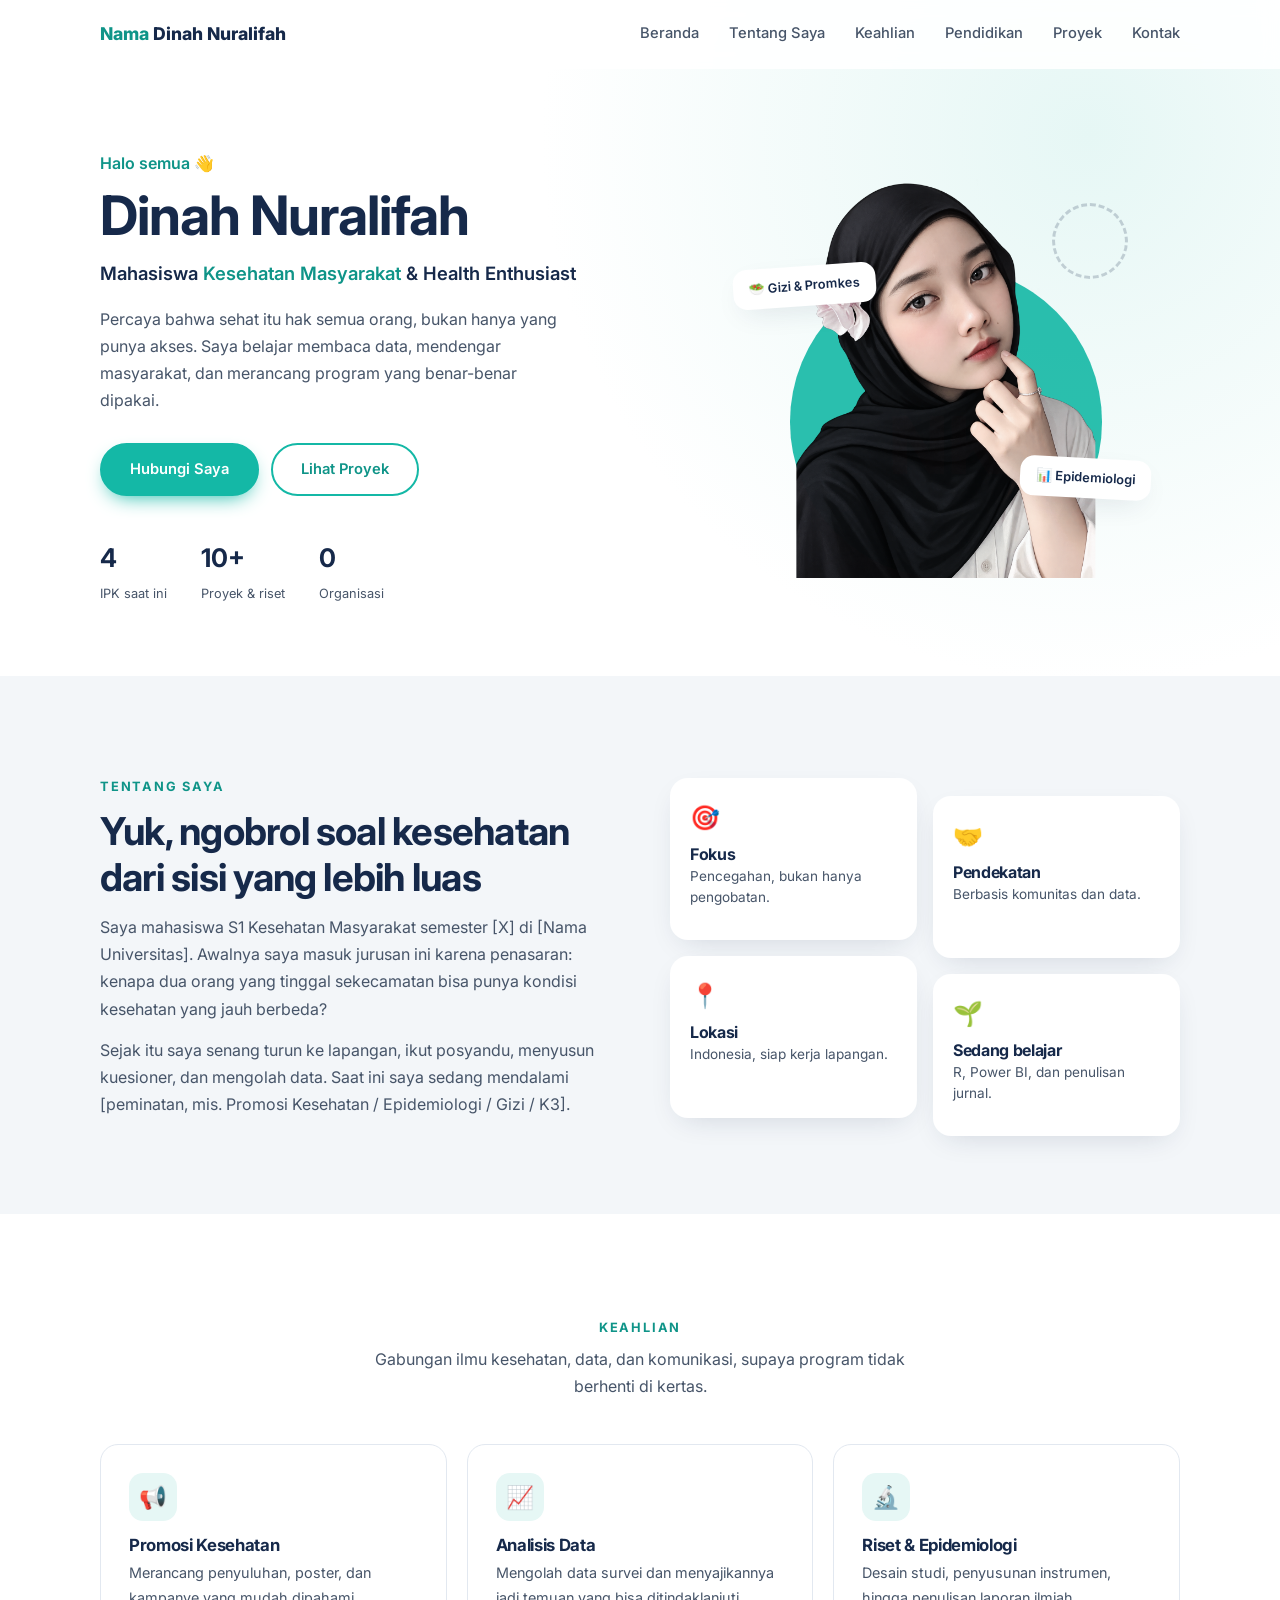
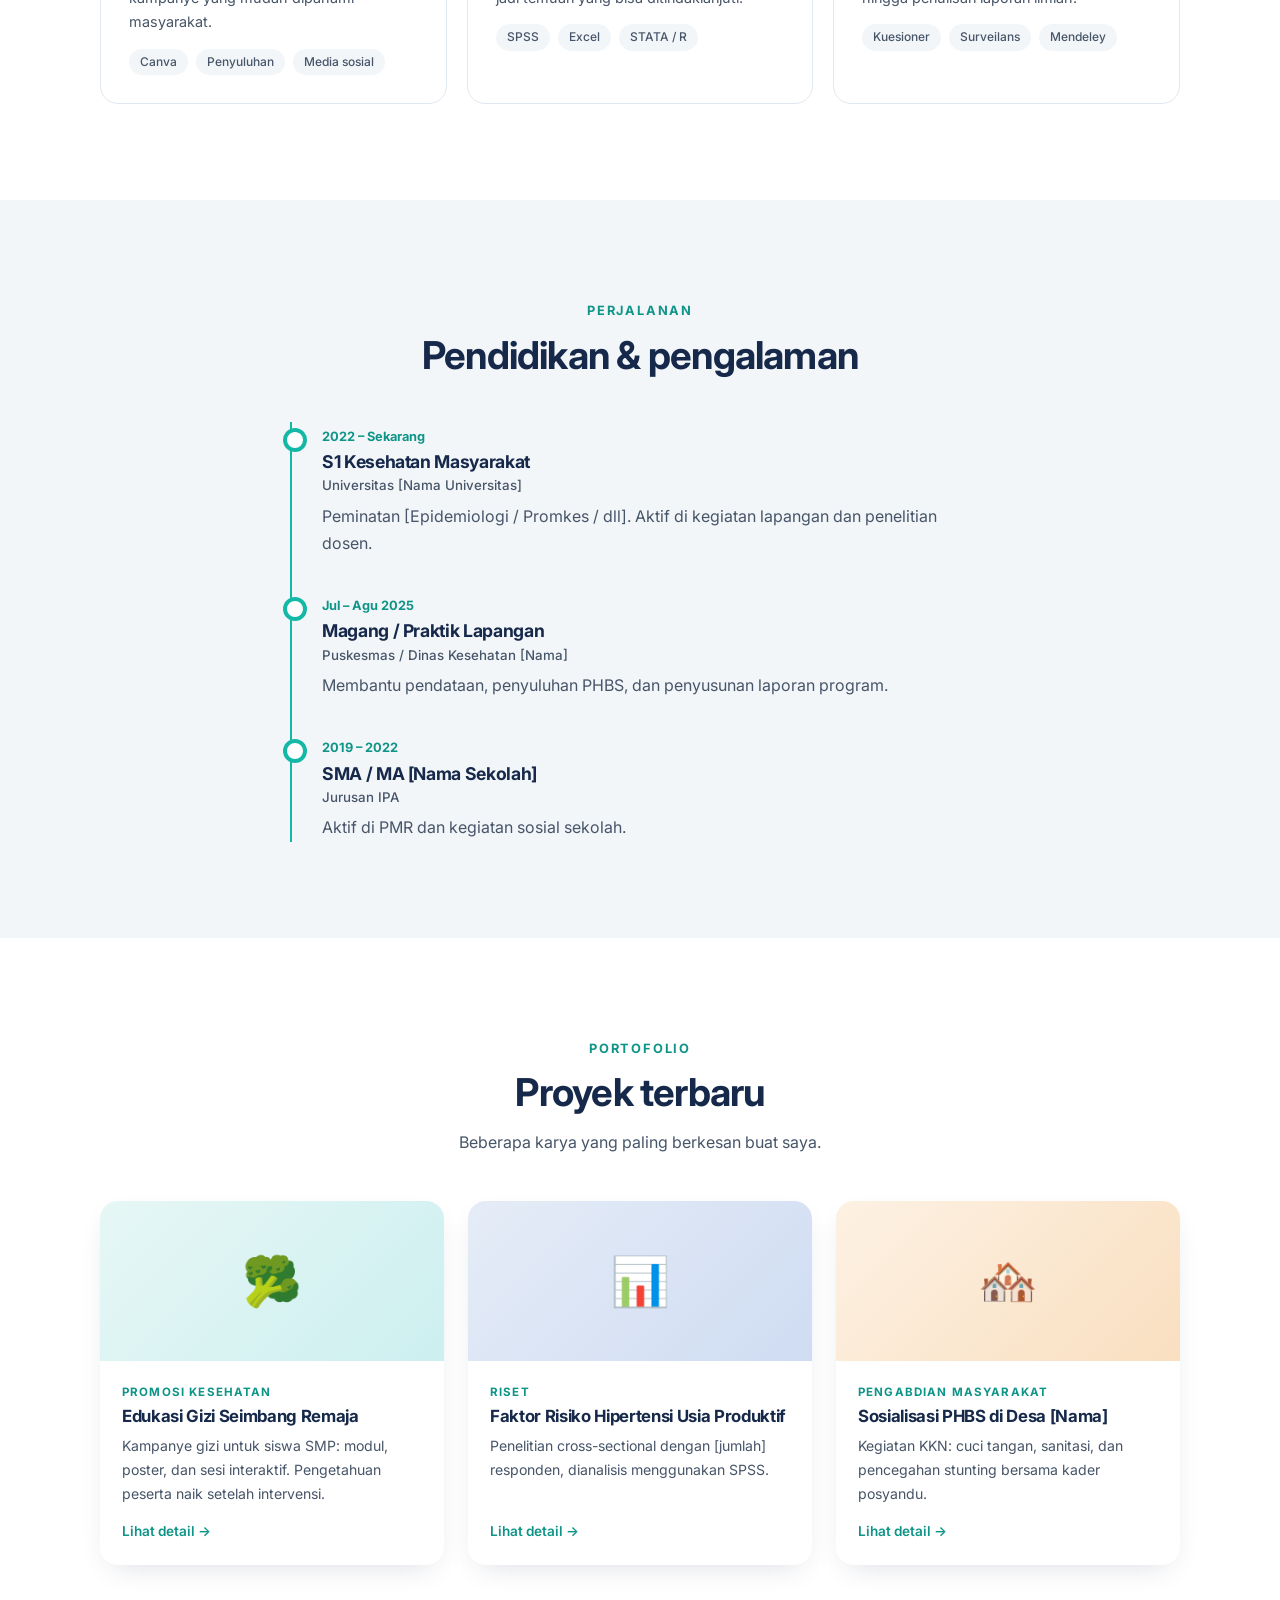
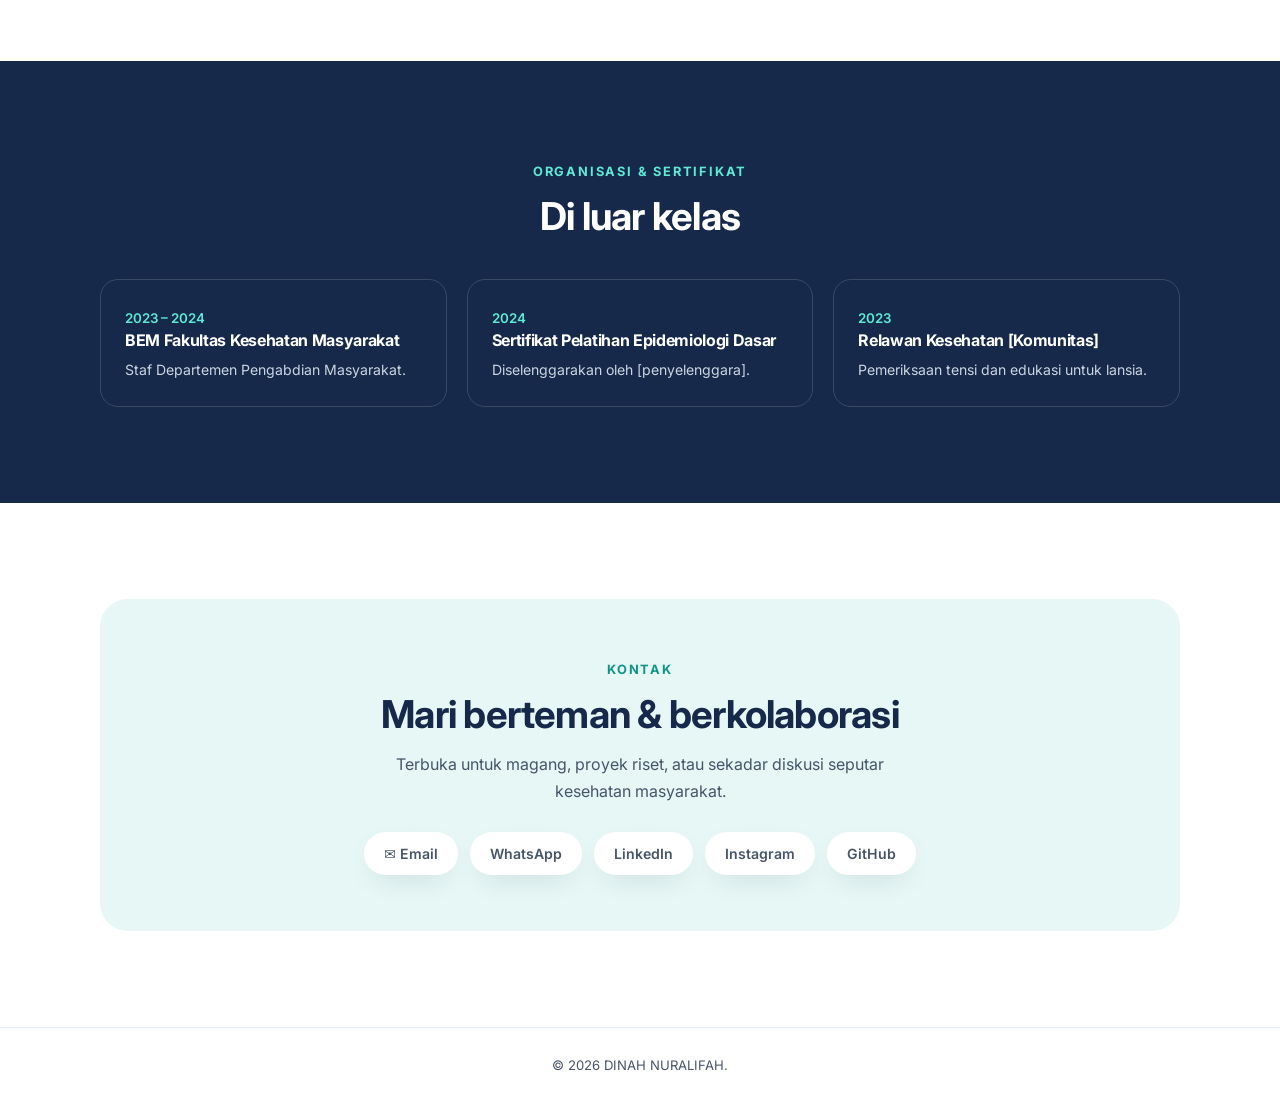
==== index.html @ b0c6e663 "Update index.html" ====
<!DOCTYPE html>
<html lang="id">
<head>
<meta charset="UTF-8">
<meta name="viewport" content="width=device-width, initial-scale=1">
<title>Dinah Nuralifah | Mahasiswa Kesehatan Masyarakat</title>
<meta name="description" content="Portofolio mahasiswa S1 Kesehatan Masyarakat: proyek, pengalaman, dan keahlian di bidang promosi kesehatan dan epidemiologi.">
<link rel="icon" href="data:image/svg+xml,<svg xmlns=%22http://www.w3.org/2000/svg%22 viewBox=%220 0 100 100%22><text y=%22.9em%22 font-size=%2290%22>🩺</text></svg>">
<link rel="preconnect" href="https://fonts.googleapis.com">
<link rel="preconnect" href="https://fonts.gstatic.com" crossorigin>
<link href="https://fonts.googleapis.com/css2?family=Inter:wght@400;500;600;700;800&display=swap" rel="stylesheet">
<link rel="stylesheet" href="style.css">
</head>
<body>

<header>
  <nav class="wrap">
    <a href="#beranda" class="logo">Nama<span> Dinah Nuralifah</span></a>
    <input type="checkbox" id="burger">
    <label for="burger" class="burger" aria-label="Menu"><span></span><span></span><span></span></label>
    <ul class="links">
      <li><a href="#beranda">Beranda</a></li>
      <li><a href="#tentang">Tentang Saya</a></li>
      <li><a href="#keahlian">Keahlian</a></li>
      <li><a href="#pendidikan">Pendidikan</a></li>
      <li><a href="#proyek">Proyek</a></li>
      <li><a href="#kontak">Kontak</a></li>
    </ul>
  </nav>
</header>

<!-- BERANDA -->
<section class="hero" id="beranda">
  <div class="wrap">
    <div>
      <p class="hi">Halo semua 👋</p>
      <h1>Dinah Nuralifah</h1>
      <p class="role">Mahasiswa <em>Kesehatan Masyarakat</em> &amp; Health Enthusiast</p>
      <p class="desc">Percaya bahwa sehat itu hak semua orang, bukan hanya yang punya akses. Saya belajar membaca data, mendengar masyarakat, dan merancang program yang benar-benar dipakai.</p>
      <div class="btns">
        <a href="#kontak" class="btn fill">Hubungi Saya</a>
        <a href="#proyek" class="btn line">Lihat Proyek</a>
      </div>
      <div class="stats">
        <div><b>4</b><small>IPK saat ini</small></div>
        <div><b>10+</b><small>Proyek &amp; riset</small></div>
        <div><b>0</b><small>Organisasi</small></div>
      </div>
    </div>
    <div class="photo">
      <!-- Ganti dengan foto kamu (PNG tanpa background paling bagus): taruh di folder yang sama, beri nama foto.png -->
      <div class="initials">NK</div>
      <img src="img.png" alt="Foto Nama Kamu" onerror="this.remove()">
      <span class="tag a">🥗 Gizi &amp; Promkes</span>
      <span class="tag b">📊 Epidemiologi</span>
    </div>
  </div>
</section>

<!-- TENTANG -->
<section class="about" id="tentang">
  <div class="wrap">
    <div>
      <span class="eyebrow">Tentang Saya</span>
      <h2 class="title">Yuk, ngobrol soal kesehatan dari sisi yang lebih luas</h2>
      <p>Saya mahasiswa S1 Kesehatan Masyarakat semester [X] di [Nama Universitas]. Awalnya saya masuk jurusan ini karena penasaran: kenapa dua orang yang tinggal sekecamatan bisa punya kondisi kesehatan yang jauh berbeda?</p>
      <p>Sejak itu saya senang turun ke lapangan, ikut posyandu, menyusun kuesioner, dan mengolah data. Saat ini saya sedang mendalami [peminatan, mis. Promosi Kesehatan / Epidemiologi / Gizi / K3].</p>
    </div>
    <div class="cards">
      <div class="mini"><i>🎯</i><h3>Fokus</h3><p>Pencegahan, bukan hanya pengobatan.</p></div>
      <div class="mini"><i>🤝</i><h3>Pendekatan</h3><p>Berbasis komunitas dan data.</p></div>
      <div class="mini"><i>📍</i><h3>Lokasi</h3><p>Indonesia, siap kerja lapangan.</p></div>
      <div class="mini"><i>🌱</i><h3>Sedang belajar</h3><p>R, Power BI, dan penulisan jurnal.</p></div>
    </div>
  </div>
</section>

<!-- KEAHLIAN -->
<section id="keahlian">
  <div class="wrap center">
    <h1><span class="eyebrow">Keahlian</span></h1>
    <p class="lead">Gabungan ilmu kesehatan, data, dan komunikasi, supaya program tidak berhenti di kertas.</p>
    <div class="skills" style="text-align:left">
      <div class="skill"><div class="ic">📢</div><h3>Promosi Kesehatan</h3><p>Merancang penyuluhan, poster, dan kampanye yang mudah dipahami masyarakat.</p><div class="chips"><span>Canva</span><span>Penyuluhan</span><span>Media sosial</span></div></div>
      <div class="skill"><div class="ic">📈</div><h3>Analisis Data</h3><p>Mengolah data survei dan menyajikannya jadi temuan yang bisa ditindaklanjuti.</p><div class="chips"><span>SPSS</span><span>Excel</span><span>STATA / R</span></div></div>
      <div class="skill"><div class="ic">🔬</div><h3>Riset &amp; Epidemiologi</h3><p>Desain studi, penyusunan instrumen, hingga penulisan laporan ilmiah.</p><div class="chips"><span>Kuesioner</span><span>Surveilans</span><span>Mendeley</span></div></div>
    </div>
  </div>
</section>

<!-- PENDIDIKAN -->
<section class="edu" id="pendidikan">
  <div class="wrap center">
    <span class="eyebrow">Perjalanan</span>
    <h2 class="title">Pendidikan &amp; pengalaman</h2>
    <div class="timeline" style="text-align:left">
      <div class="tl"><time>2022 – Sekarang</time><h3>S1 Kesehatan Masyarakat</h3><small>Universitas [Nama Universitas]</small><p>Peminatan [Epidemiologi / Promkes / dll]. Aktif di kegiatan lapangan dan penelitian dosen.</p></div>
      <div class="tl"><time>Jul – Agu 2025</time><h3>Magang / Praktik Lapangan</h3><small>Puskesmas / Dinas Kesehatan [Nama]</small><p>Membantu pendataan, penyuluhan PHBS, dan penyusunan laporan program.</p></div>
      <div class="tl"><time>2019 – 2022</time><h3>SMA / MA [Nama Sekolah]</h3><small>Jurusan IPA</small><p>Aktif di PMR dan kegiatan sosial sekolah.</p></div>
    </div>
  </div>
</section>

<!-- PROYEK -->
<section id="proyek">
  <div class="wrap center">
    <span class="eyebrow">Portofolio</span>
    <h2 class="title">Proyek terbaru</h2>
    <p class="lead">Beberapa karya yang paling berkesan buat saya.</p>
    <div class="grid3" style="text-align:left">
      <article class="proj"><div class="thumb">🥦</div><div class="body"><small>Promosi Kesehatan</small><h3>Edukasi Gizi Seimbang Remaja</h3><p>Kampanye gizi untuk siswa SMP: modul, poster, dan sesi interaktif. Pengetahuan peserta naik setelah intervensi.</p><a class="more" href="#">Lihat detail →</a></div></article>
      <article class="proj"><div class="thumb">📊</div><div class="body"><small>Riset</small><h3>Faktor Risiko Hipertensi Usia Produktif</h3><p>Penelitian cross-sectional dengan [jumlah] responden, dianalisis menggunakan SPSS.</p><a class="more" href="#">Lihat detail →</a></div></article>
      <article class="proj"><div class="thumb">🏘️</div><div class="body"><small>Pengabdian Masyarakat</small><h3>Sosialisasi PHBS di Desa [Nama]</h3><p>Kegiatan KKN: cuci tangan, sanitasi, dan pencegahan stunting bersama kader posyandu.</p><a class="more" href="#">Lihat detail →</a></div></article>
    </div>
  </div>
</section>

<!-- ORGANISASI -->
<section class="org">
  <div class="wrap center">
    <span class="eyebrow">Organisasi &amp; Sertifikat</span>
    <h2 class="title">Di luar kelas</h2>
    <div class="orgs" style="text-align:left">
      <div><small>2023 – 2024</small><h3>BEM Fakultas Kesehatan Masyarakat</h3><p>Staf Departemen Pengabdian Masyarakat.</p></div>
      <div><small>2024</small><h3>Sertifikat Pelatihan Epidemiologi Dasar</h3><p>Diselenggarakan oleh [penyelenggara].</p></div>
      <div><small>2023</small><h3>Relawan Kesehatan [Komunitas]</h3><p>Pemeriksaan tensi dan edukasi untuk lansia.</p></div>
    </div>
  </div>
</section>

<!-- KONTAK -->
<section class="contact" id="kontak">
  <div class="wrap">
    <div class="box">
      <span class="eyebrow">Kontak</span>
      <h2 class="title">Mari berteman &amp; berkolaborasi</h2>
      <p class="lead" style="margin-inline:auto">Terbuka untuk magang, proyek riset, atau sekadar diskusi seputar kesehatan masyarakat.</p>
      <div class="socials">
    <a href="mailto:emailkamu@gmail.com">✉️ Email</a>
    <a href="https://wa.me/6281234567890?text=Halo%2C%20saya%20melihat%20portofolio%20kamu" target="_blank" rel="noopener">WhatsApp</a>
    <a href="https://linkedin.com/in/usernamekamu" target="_blank" rel="noopener">LinkedIn</a>
    <a href="https://instagram.com/usernamekamu" target="_blank" rel="noopener">Instagram</a>
    <a href="https://github.com/usernamekamu" target="_blank" rel="noopener">GitHub</a>
      </div>
    </div>
  </div>
</section>

<footer>© 2026 DINAH NURALIFAH.</footer>

</body>
</html>
---- style.css ----
:root{
  --navy:#16294a;--teal:#14b8a6;--teal-d:#0f9488;--mint:#e6f7f5;
  --text:#475569;--soft:#f3f6f9;--line:#e2e8f0;--white:#fff;
  --r:18px;--sh:0 10px 30px -12px rgba(22,41,74,.18);
}
*{margin:0;padding:0;box-sizing:border-box}
html{scroll-behavior:smooth;scroll-padding-top:80px}
body{font-family:'Inter',system-ui,sans-serif;color:var(--text);line-height:1.7;background:var(--white);overflow-x:hidden}
img{max-width:100%;display:block}
a{color:inherit;text-decoration:none}
h1,h2,h3{color:var(--navy);line-height:1.2;letter-spacing:-.02em}
.wrap{width:min(1080px,90%);margin-inline:auto}
section{padding:96px 0;position:relative}
.eyebrow{display:inline-block;color:var(--teal-d);font-weight:700;font-size:.8rem;letter-spacing:.14em;text-transform:uppercase;margin-bottom:10px}
.title{font-size:clamp(1.7rem,3.5vw,2.4rem);margin-bottom:14px}
.lead{max-width:560px}
.center{text-align:center}.center .lead{margin-inline:auto}

/* NAV */
header{position:fixed;inset:0 0 auto 0;z-index:50;background:rgba(255,255,255,.88);-webkit-backdrop-filter: blur(10px); backdrop-filter:blur(10px);border-bottom:1px solid transparent;transition:.3s}
header nav{display:flex;align-items:center;justify-content:space-between;height:68px}
.logo{font-weight:800;color:var(--teal-d);font-size:1.1rem}
.logo span{color:var(--navy)}
.links{display:flex;gap:30px;list-style:none;font-size:.92rem;font-weight:500}
.links a{position:relative;padding:4px 0;transition:color .2s}
.links a::after{content:"";position:absolute;left:0;bottom:-2px;height:2px;width:0;background:var(--teal);transition:width .25s}
.links a:hover{color:var(--navy)}.links a:hover::after{width:100%}
#burger,.burger{display:none}

/* HERO */
.hero{padding-top:150px;padding-bottom:70px;background:
  radial-gradient(circle at 85% 20%,var(--mint) 0,transparent 45%)}
.hero .wrap{display:grid;grid-template-columns:1.1fr .9fr;align-items:center;gap:40px}
.hi{color:var(--teal-d);font-weight:600;margin-bottom:6px}
.hero h1{font-size:clamp(2.2rem,5vw,3.4rem);margin-bottom:10px}
.role{font-size:1.15rem;font-weight:600;color:var(--navy);margin-bottom:16px}
.role em{font-style:normal;color:var(--teal-d)}
.hero p.desc{max-width:470px;margin-bottom:28px}
.btns{display:flex;gap:12px;flex-wrap:wrap}
.btn{display:inline-block;padding:12px 28px;border-radius:99px;font-weight:600;font-size:.92rem;transition:.25s;border:2px solid var(--teal)}
.btn.fill{background:var(--teal);color:#fff;box-shadow:0 8px 20px -8px var(--teal)}
.btn.fill:hover{background:var(--teal-d);border-color:var(--teal-d);transform:translateY(-2px)}
.btn.line{color:var(--teal-d)}.btn.line:hover{background:var(--mint)}
.stats{display:flex;gap:34px;margin-top:40px}
.stats b{display:block;font-size:1.6rem;color:var(--navy)}
.stats small{font-size:.8rem}
.photo{position:relative;justify-self:center;width:min(380px,100%);aspect-ratio:1/1.05}
.photo::before{content:"";position:absolute;width:82%;aspect-ratio:1;border-radius:50%;background:var(--teal);left:9%;bottom:0;opacity:.9}
.photo::after{content:"";position:absolute;width:70px;height:70px;border:3px dashed var(--navy);opacity:.2;border-radius:50%;top:6%;right:2%}
.photo img,.initials{position:absolute;bottom:0;left:50%;transform:translateX(-50%);height:100%;width:auto;object-fit:contain;z-index:2}
.initials{display:grid;place-items:center;width:70%;height:auto;aspect-ratio:1;font-size:5rem;font-weight:800;color:#fff;z-index:1}
.tag{position:absolute;z-index:3;background:#fff;padding:9px 16px;border-radius:14px;box-shadow:var(--sh);font-size:.8rem;font-weight:600;color:var(--navy)}
.tag.a{left:-6%;top:22%;transform:rotate(-4deg)}
.tag.b{right:-4%;bottom:20%;transform:rotate(3deg)}

/* TENTANG */
.about{background:var(--soft)}
.about .wrap{display:grid;grid-template-columns:1fr 1fr;gap:60px}
.about p+p{margin-top:14px}
.cards{display:grid;grid-template-columns:1fr 1fr;gap:16px;margin-top:6px}
.mini{background:#fff;padding:20px;border-radius:var(--r);box-shadow:var(--sh)}
.mini i{font-style:normal;font-size:1.5rem}
.mini h3{font-size:1rem;margin:6px 0 2px}
.mini p{font-size:.85rem;line-height:1.5}
.mini:nth-child(even){transform:translateY(18px)}

/* KEAHLIAN */
.skills{display:grid;grid-template-columns:repeat(3,1fr);gap:20px;margin-top:44px}
.skill{padding:28px;border:1px solid var(--line);border-radius:var(--r);transition:.3s;background:#fff}
.skill:hover{transform:translateY(-6px);box-shadow:var(--sh);border-color:var(--teal)}
.skill .ic{width:48px;height:48px;border-radius:14px;background:var(--mint);display:grid;place-items:center;font-size:1.4rem;margin-bottom:14px}
.skill h3{font-size:1.05rem;margin-bottom:6px}
.skill p{font-size:.9rem}
.chips{display:flex;flex-wrap:wrap;gap:8px;margin-top:14px}
.chips span{font-size:.75rem;padding:3px 11px;background:var(--soft);border-radius:99px;font-weight:500}

/* PENDIDIKAN */
.edu{background:var(--soft)}
.timeline{max-width:700px;margin:44px auto 0;border-left:2px solid var(--teal);padding-left:30px}
.tl{position:relative;padding-bottom:34px}
.tl:last-child{padding-bottom:0}
.tl::before{content:"";position:absolute;left:-39px;top:6px;width:16px;height:16px;border-radius:50%;background:#fff;border:4px solid var(--teal)}
.tl time{font-size:.8rem;font-weight:700;color:var(--teal-d)}
.tl h3{font-size:1.1rem;margin:2px 0}
.tl small{display:block;font-weight:500;margin-bottom:6px}

/* PROYEK */
.grid3{display:grid;grid-template-columns:repeat(3,1fr);gap:24px;margin-top:44px}
.proj{background:#fff;border-radius:var(--r);overflow:hidden;box-shadow:var(--sh);transition:.3s;display:flex;flex-direction:column}
.proj:hover{transform:translateY(-6px)}
.thumb{height:160px;display:grid;place-items:center;font-size:3rem;background:linear-gradient(135deg,var(--mint),#cdeff0)}
.proj:nth-child(2) .thumb{background:linear-gradient(135deg,#e5ecf7,#cfdcf2)}
.proj:nth-child(3) .thumb{background:linear-gradient(135deg,#fdf1e3,#f9dfc0)}
.proj .body{padding:22px;flex:1;display:flex;flex-direction:column}
.proj small{color:var(--teal-d);font-weight:700;font-size:.72rem;letter-spacing:.1em;text-transform:uppercase}
.proj h3{font-size:1.05rem;margin:4px 0 8px}
.proj p{font-size:.88rem;flex:1}
.proj a.more{margin-top:14px;font-weight:600;font-size:.85rem;color:var(--teal-d)}
.proj a.more:hover{text-decoration:underline}

/* ORGANISASI */
.org{background:var(--navy);color:#cbd5e1}
.org h2{color:#fff}.org .eyebrow{color:#5eead4}
.orgs{display:grid;grid-template-columns:repeat(3,1fr);gap:20px;margin-top:40px}
.orgs div{padding:24px;border:1px solid rgba(255,255,255,.15);border-radius:var(--r)}
.orgs h3{color:#fff;font-size:1rem}
.orgs small{color:#5eead4;font-weight:600}
.orgs p{font-size:.88rem;margin-top:8px}

/* KONTAK */
.contact .box{background:var(--mint);border-radius:28px;padding:56px 30px;text-align:center}
.socials{display:flex;gap:12px;justify-content:center;flex-wrap:wrap;margin-top:26px}
.socials a{padding:10px 20px;background:#fff;border-radius:99px;font-weight:600;font-size:.88rem;box-shadow:var(--sh);transition:.25s}
.socials a:hover{background:var(--teal);color:#fff;transform:translateY(-3px)}
footer{text-align:center;padding:26px 0;font-size:.82rem;border-top:1px solid var(--line)}

/* RESPONSIVE */
@media(max-width:860px){
  section{padding:70px 0}
  .burger{display:grid;gap:5px;cursor:pointer;padding:10px;border:2px solid var(--teal);border-radius:10px}
  .burger span{display:block;width:20px;height:2px;background:var(--navy)}
  .links{position:absolute;top:68px;left:0;right:0;flex-direction:column;gap:0;background:#fff;border-bottom:1px solid var(--line);max-height:0;overflow:hidden;transition:max-height .35s}
  .links li{padding:0 5%}
  .links a{display:block;padding:14px 0;border-top:1px solid var(--line)}
  #burger:checked~.links{max-height:420px}
  .hero{padding-top:110px}
  .hero .wrap,.about .wrap{grid-template-columns:1fr}
  .photo{order:-1;width:min(300px,80%)}
  .skills,.grid3,.orgs{grid-template-columns:1fr}
  .stats{gap:24px}
}
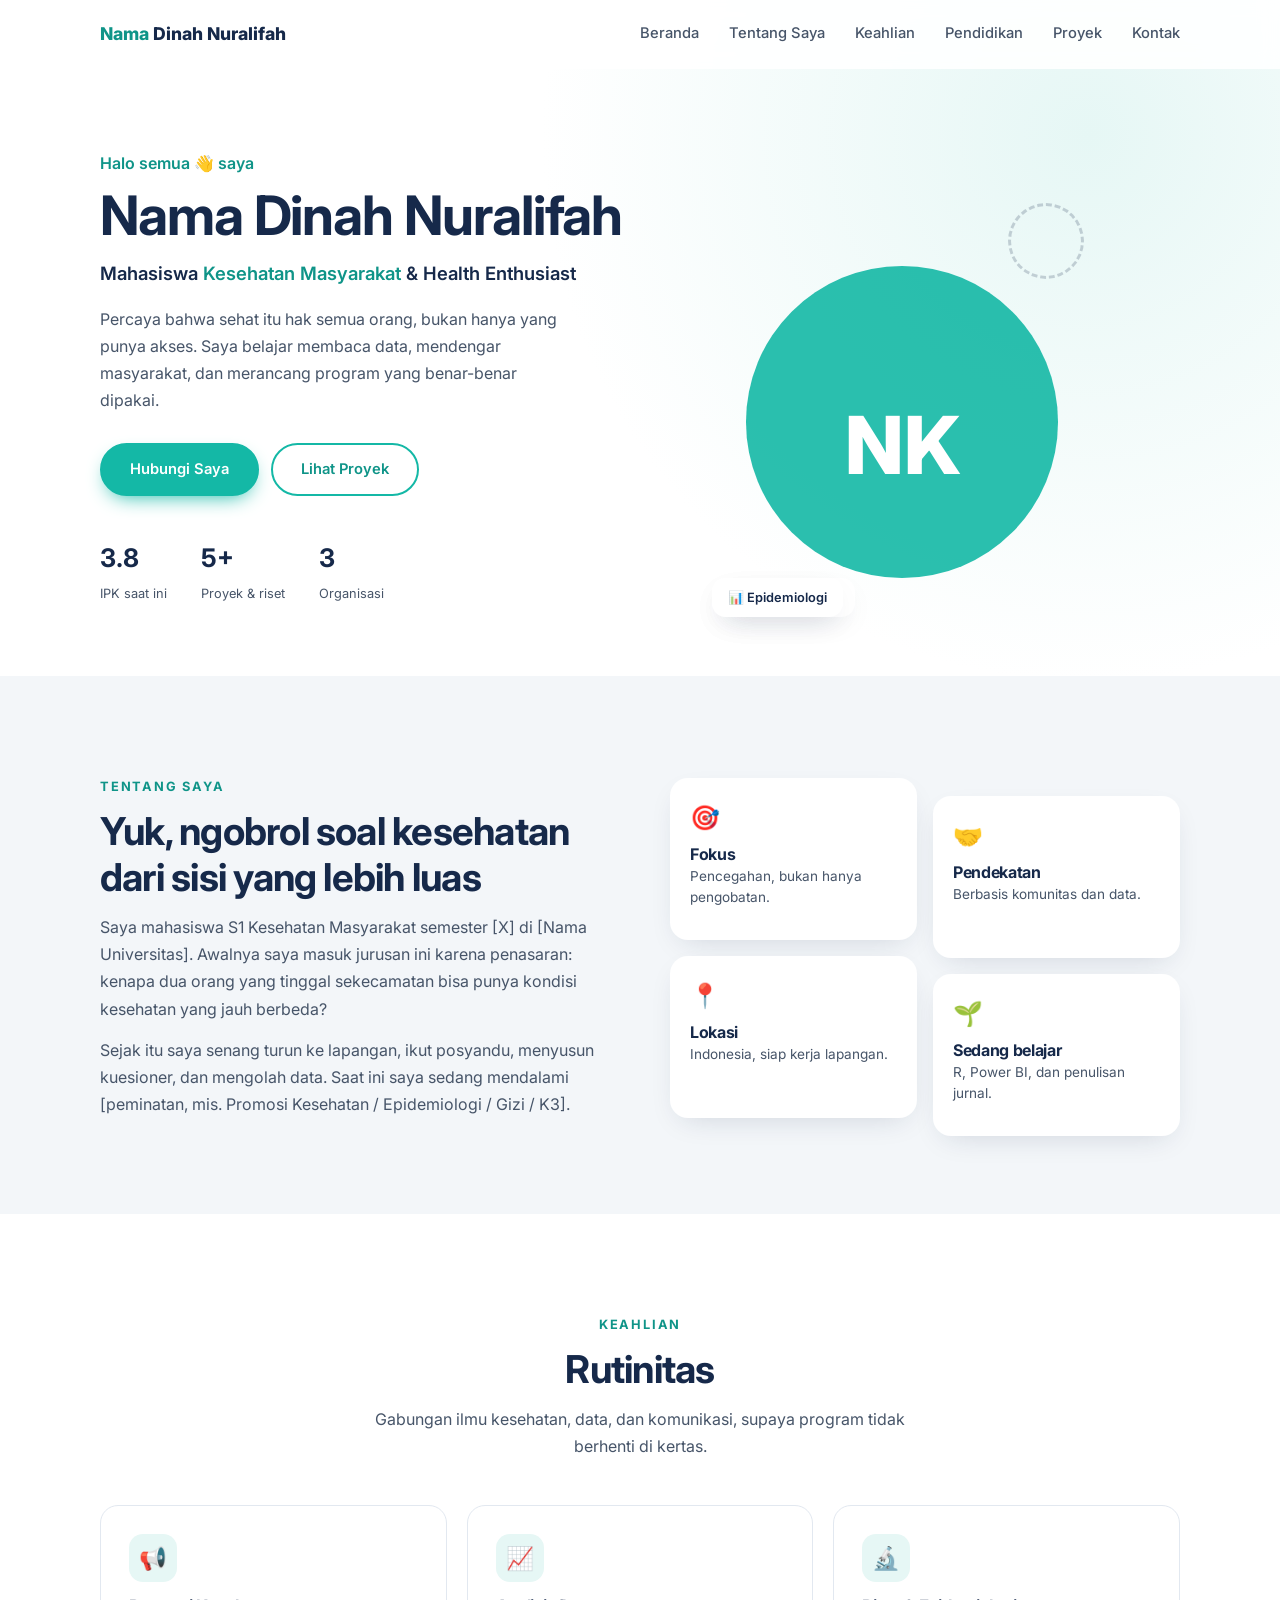
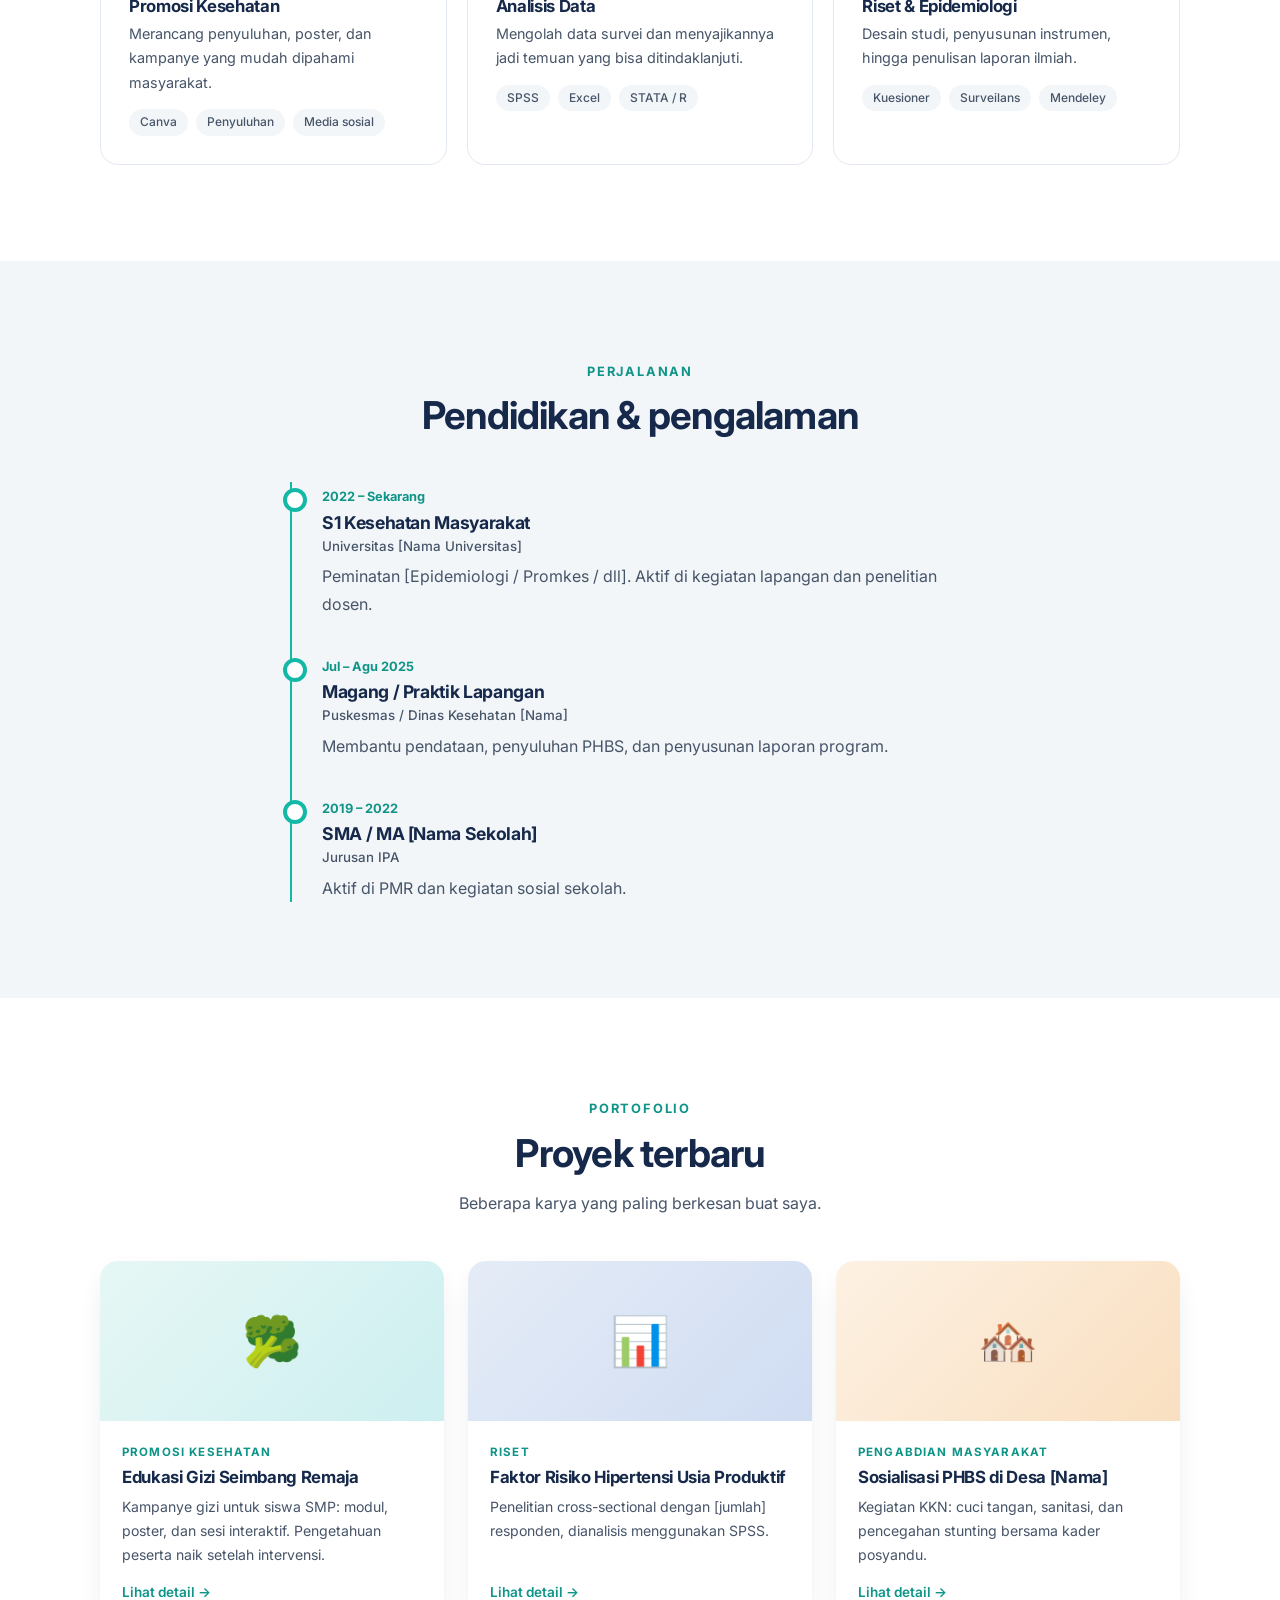
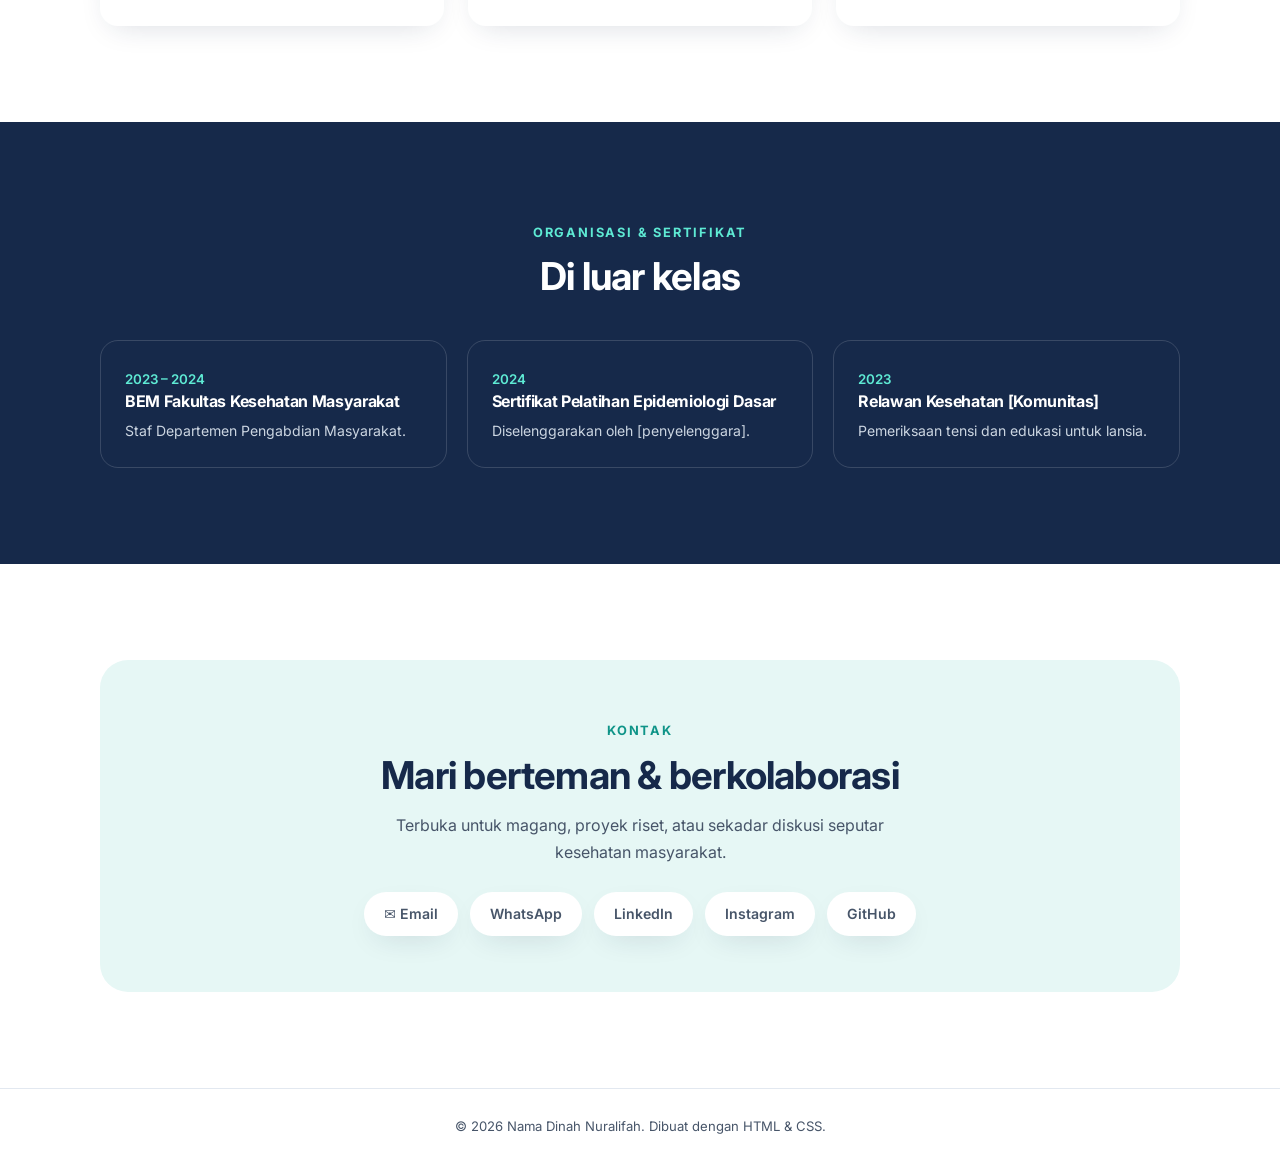
==== commit 339da4b8: "Update index.html" ====
--- a/index.html
+++ b/index.html
@@ -3,7 +3,7 @@
 <head>
 <meta charset="UTF-8">
 <meta name="viewport" content="width=device-width, initial-scale=1">
-<title>Dinah Nuralifah | Mahasiswa Kesehatan Masyarakat</title>
+<title>Nama Dinah Nuralifah | Mahasiswa Kesehatan Masyarakat</title>
 <meta name="description" content="Portofolio mahasiswa S1 Kesehatan Masyarakat: proyek, pengalaman, dan keahlian di bidang promosi kesehatan dan epidemiologi.">
 <link rel="icon" href="data:image/svg+xml,<svg xmlns=%22http://www.w3.org/2000/svg%22 viewBox=%220 0 100 100%22><text y=%22.9em%22 font-size=%2290%22>🩺</text></svg>">
 <link rel="preconnect" href="https://fonts.googleapis.com">
@@ -33,8 +33,8 @@
 <section class="hero" id="beranda">
   <div class="wrap">
     <div>
-      <p class="hi">Halo semua 👋</p>
-      <h1>Dinah Nuralifah</h1>
+      <p class="hi">Halo semua 👋 saya</p>
+      <h1>Nama Dinah Nuralifah</h1>
       <p class="role">Mahasiswa <em>Kesehatan Masyarakat</em> &amp; Health Enthusiast</p>
       <p class="desc">Percaya bahwa sehat itu hak semua orang, bukan hanya yang punya akses. Saya belajar membaca data, mendengar masyarakat, dan merancang program yang benar-benar dipakai.</p>
       <div class="btns">
@@ -42,17 +42,21 @@
         <a href="#proyek" class="btn line">Lihat Proyek</a>
       </div>
       <div class="stats">
-        <div><b>4</b><small>IPK saat ini</small></div>
-        <div><b>10+</b><small>Proyek &amp; riset</small></div>
-        <div><b>0</b><small>Organisasi</small></div>
+        <div><b>3.8</b><small>IPK saat ini</small></div>
+        <div><b>5+</b><small>Proyek &amp; riset</small></div>
+        <div><b>3</b><small>Organisasi</small></div>
       </div>
     </div>
-    <div class="photo">
-      <!-- Ganti dengan foto kamu (PNG tanpa background paling bagus): taruh di folder yang sama, beri nama foto.png -->
-      <div class="initials">NK</div>
-      <img src="img.png" alt="Foto Nama Kamu" onerror="this.remove()">
-      <span class="tag a">🥗 Gizi &amp; Promkes</span>
-      <span class="tag b">📊 Epidemiologi</span>
+    <div class="photo-wrap">
+      <div class="photo">
+        <!-- Foto: taruh foto.png di folder yang sama -->
+        <div class="initials">NK</div>
+        <img src="img/img.png" alt="Foto Nama Kamu" onerror="this.remove()">
+      </div>
+      <div class="tags">
+        <span class="tag">🥗 Gizi &amp; Promkes</span>
+        <span class="tag">📊 Epidemiologi</span>
+      </div>
     </div>
   </div>
 </section>
@@ -78,7 +82,8 @@
 <!-- KEAHLIAN -->
 <section id="keahlian">
   <div class="wrap center">
-    <h1><span class="eyebrow">Keahlian</span></h1>
+    <span class="eyebrow">Keahlian</span>
+    <h2 class="title">Rutinitas</h2>
     <p class="lead">Gabungan ilmu kesehatan, data, dan komunikasi, supaya program tidak berhenti di kertas.</p>
     <div class="skills" style="text-align:left">
       <div class="skill"><div class="ic">📢</div><h3>Promosi Kesehatan</h3><p>Merancang penyuluhan, poster, dan kampanye yang mudah dipahami masyarakat.</p><div class="chips"><span>Canva</span><span>Penyuluhan</span><span>Media sosial</span></div></div>
@@ -136,17 +141,17 @@
       <h2 class="title">Mari berteman &amp; berkolaborasi</h2>
       <p class="lead" style="margin-inline:auto">Terbuka untuk magang, proyek riset, atau sekadar diskusi seputar kesehatan masyarakat.</p>
       <div class="socials">
-    <a href="mailto:emailkamu@gmail.com">✉️ Email</a>
-    <a href="https://wa.me/6281234567890?text=Halo%2C%20saya%20melihat%20portofolio%20kamu" target="_blank" rel="noopener">WhatsApp</a>
-    <a href="https://linkedin.com/in/usernamekamu" target="_blank" rel="noopener">LinkedIn</a>
-    <a href="https://instagram.com/usernamekamu" target="_blank" rel="noopener">Instagram</a>
-    <a href="https://github.com/usernamekamu" target="_blank" rel="noopener">GitHub</a>
+        <a href="mailto:emailkamu@gmail.com">✉️ Email</a>
+        <a href="https://wa.me/6281234567890?text=Halo%2C%20saya%20melihat%20portofolio%20kamu" target="_blank" rel="noopener">WhatsApp</a>
+        <a href="https://linkedin.com/in/usernamekamu" target="_blank" rel="noopener">LinkedIn</a>
+        <a href="https://instagram.com/usernamekamu" target="_blank" rel="noopener">Instagram</a>
+        <a href="https://github.com/usernamekamu" target="_blank" rel="noopener">GitHub</a>
       </div>
     </div>
   </div>
 </section>
 
-<footer>© 2026 DINAH NURALIFAH.</footer>
+<footer>© 2026 Nama Dinah Nuralifah. Dibuat dengan HTML &amp; CSS.</footer>
 
 </body>
 </html>
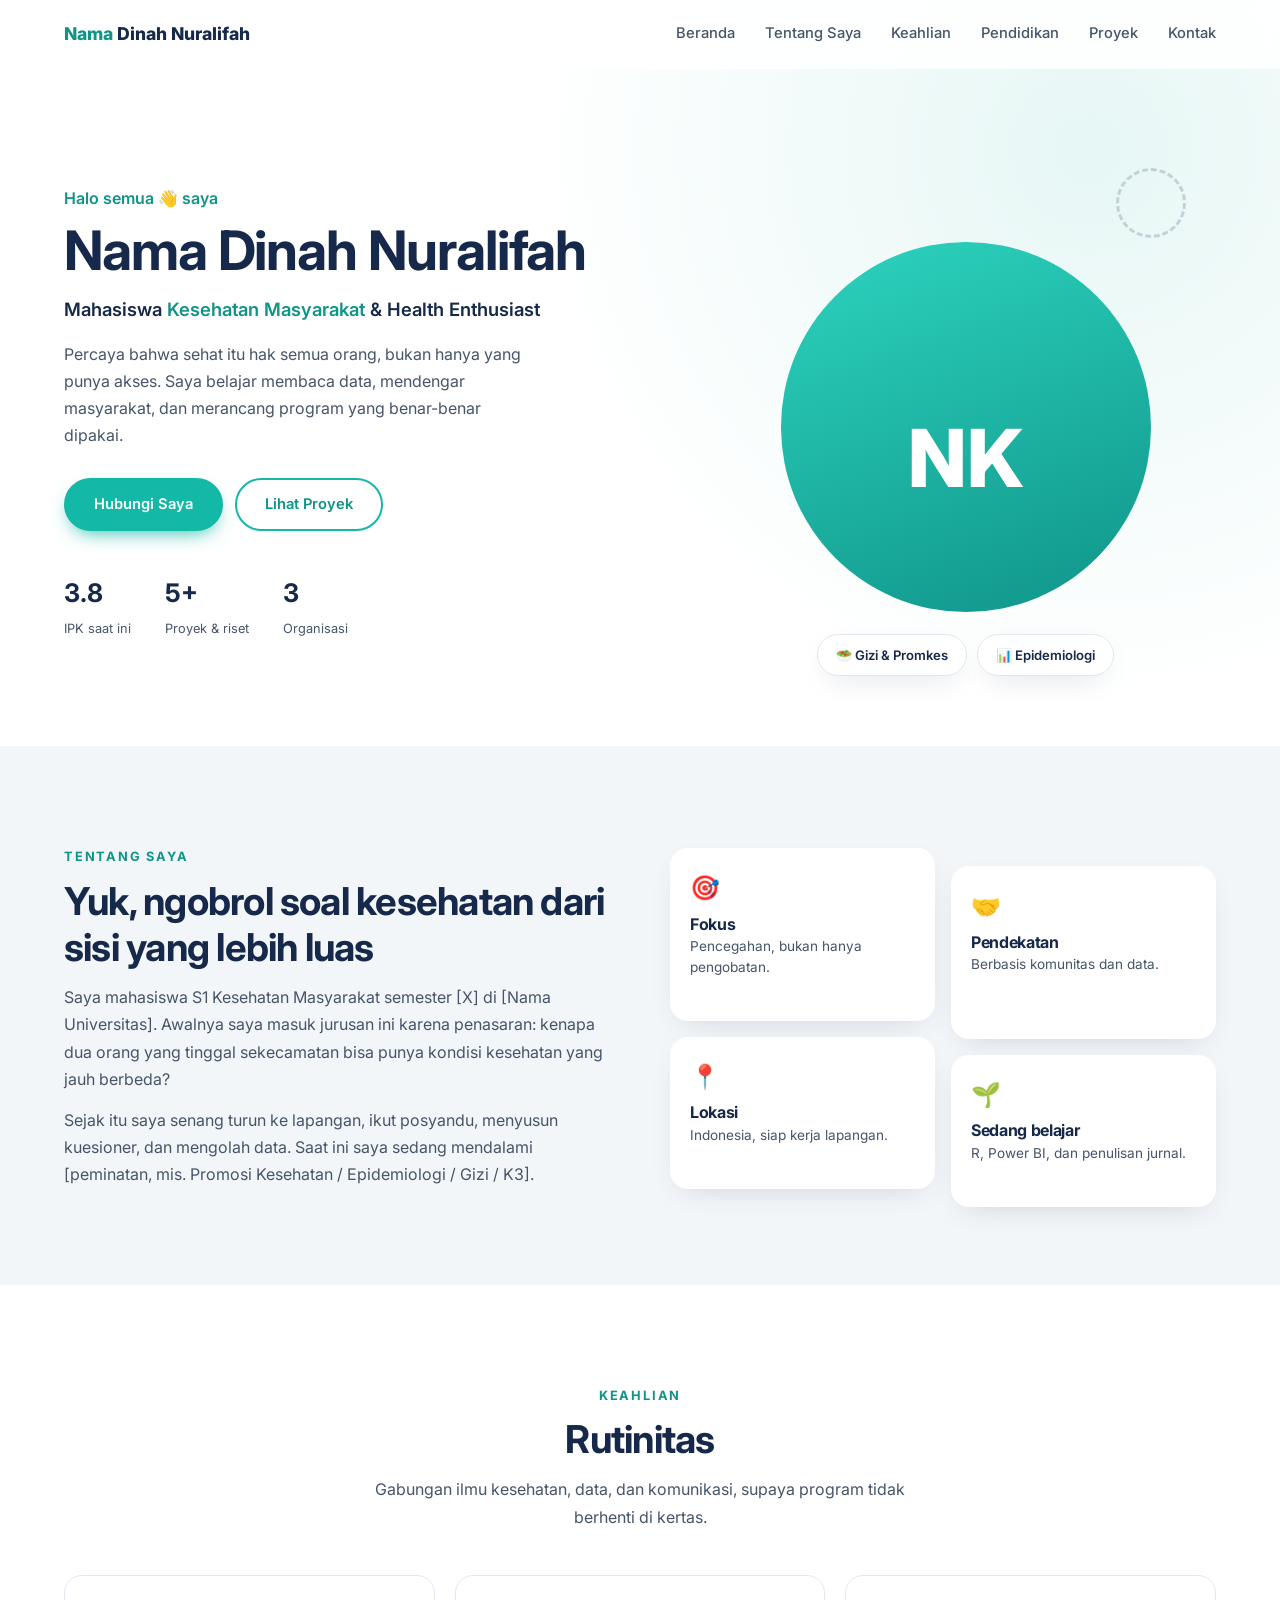
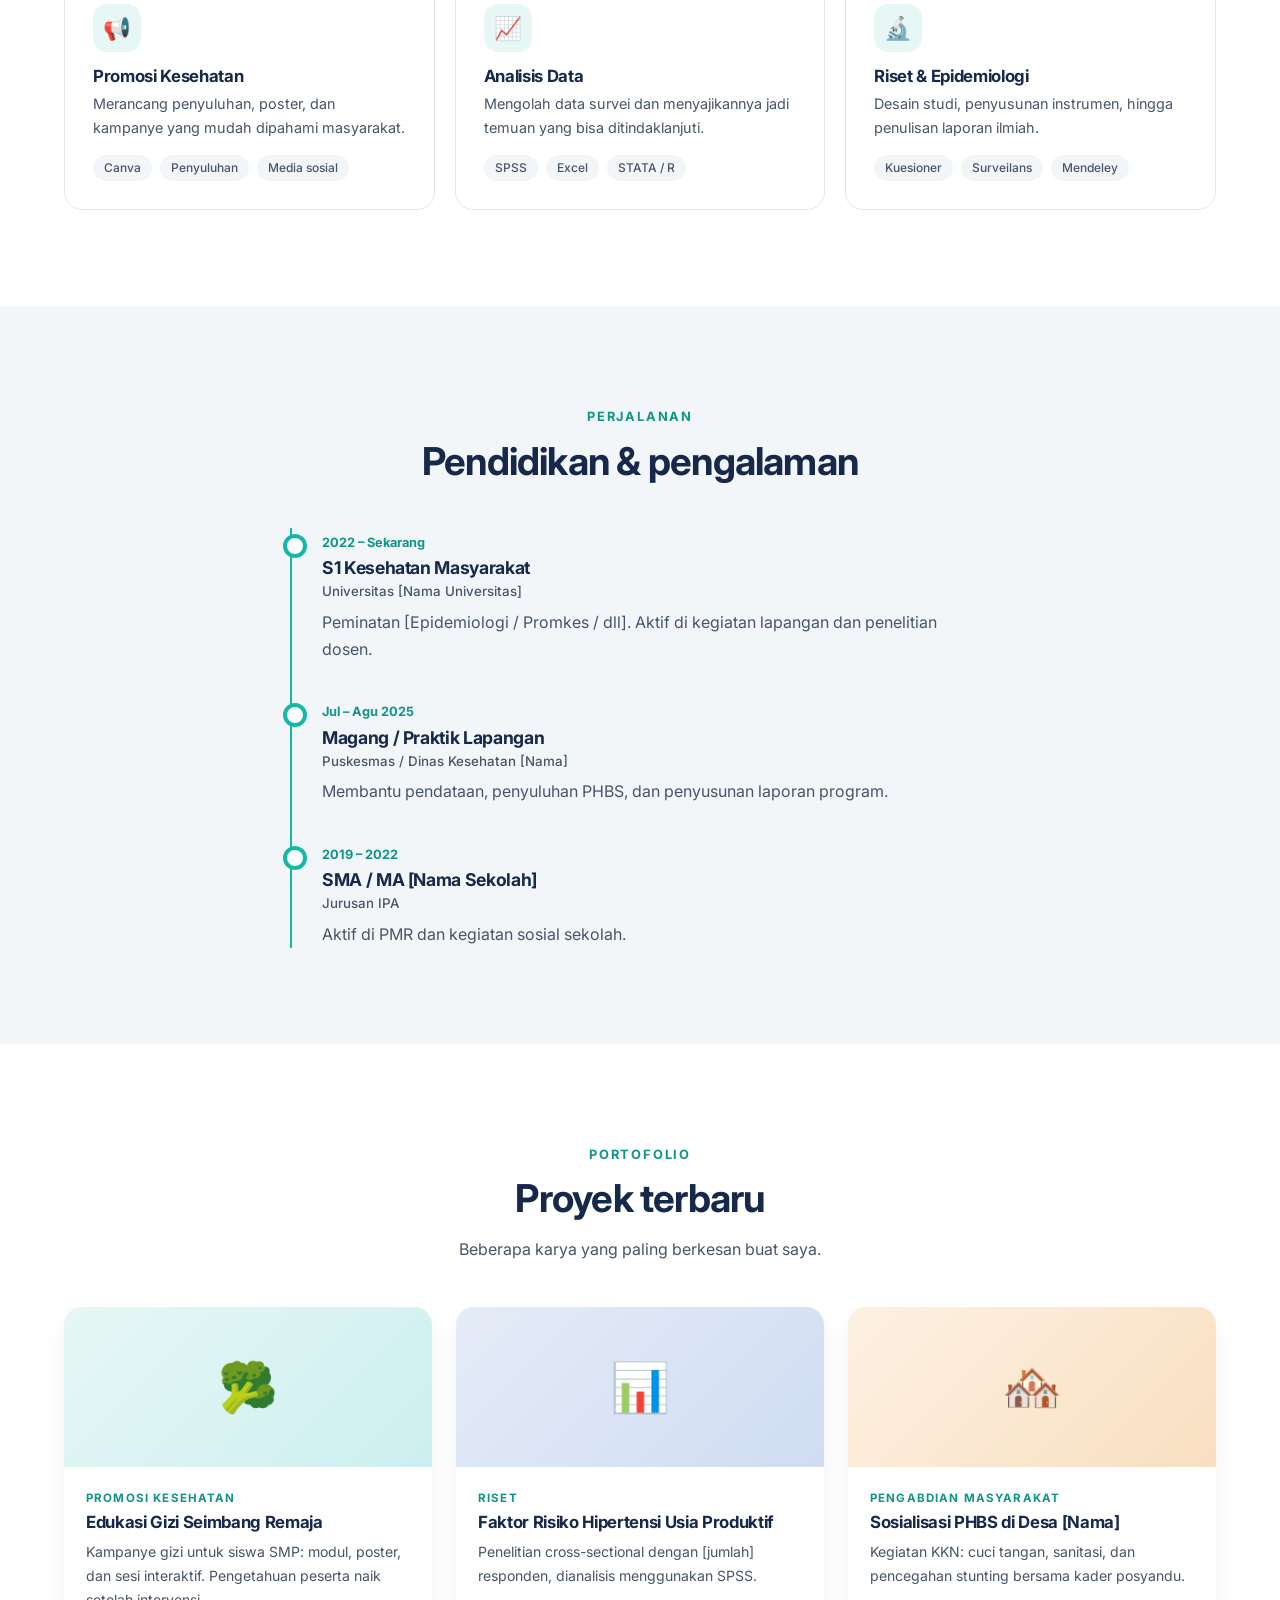
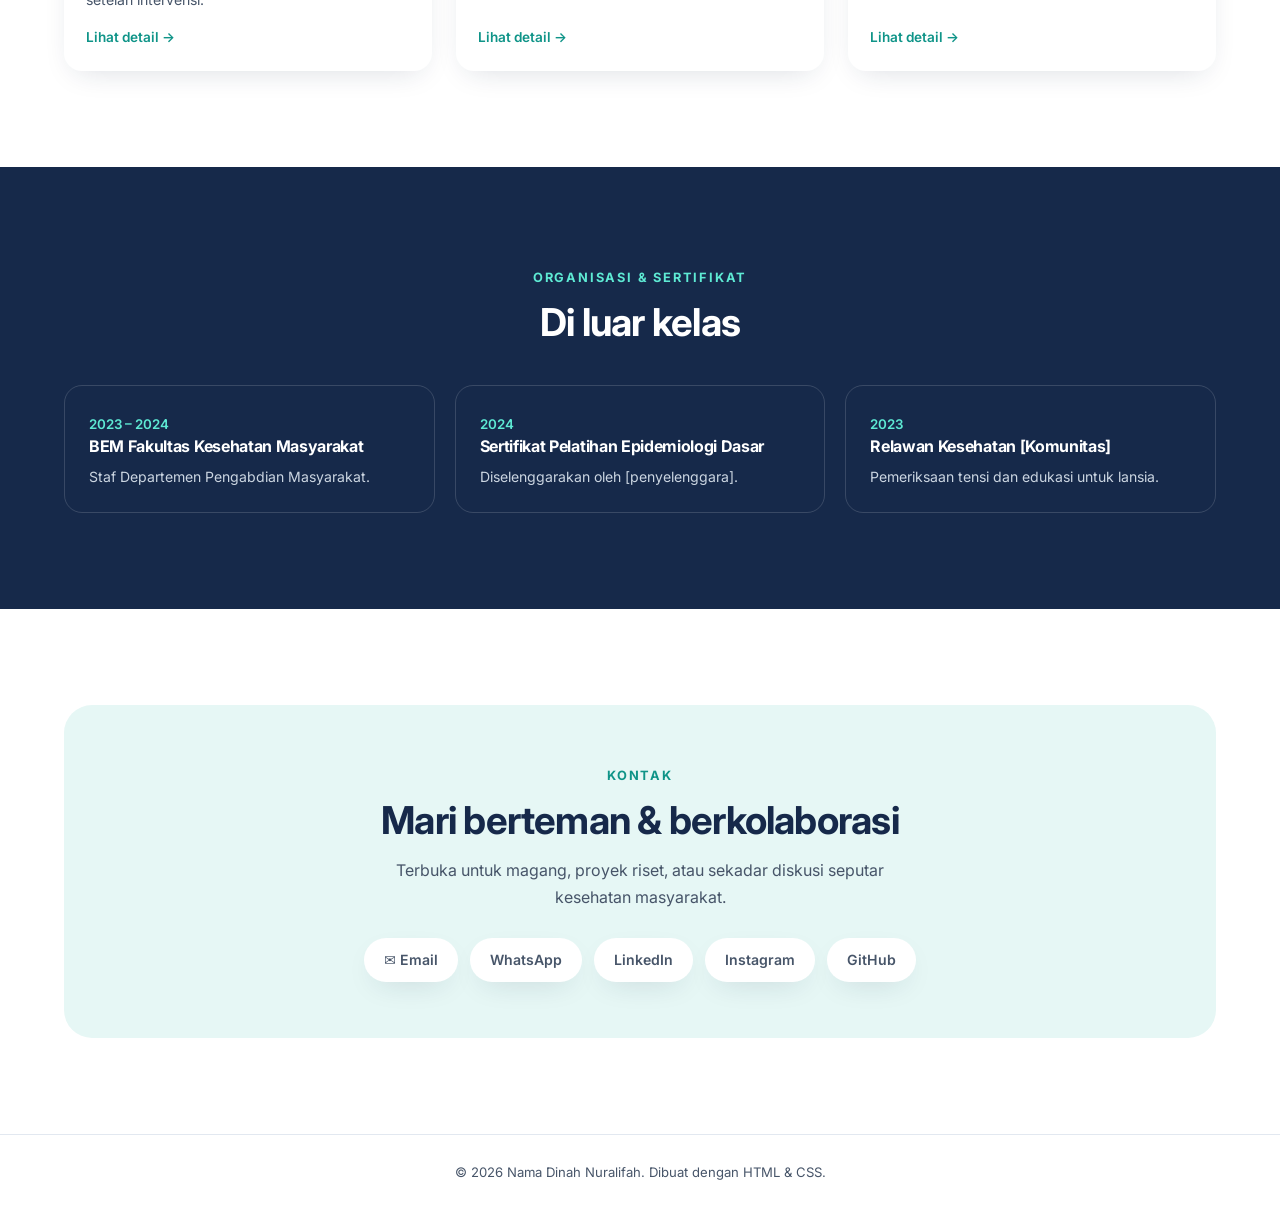
==== commit a077f04e: "Update index.html" ====
--- a/index.html
+++ b/index.html
@@ -3,7 +3,7 @@
 <head>
 <meta charset="UTF-8">
 <meta name="viewport" content="width=device-width, initial-scale=1">
-<title>Nama Dinah Nuralifah | Mahasiswa Kesehatan Masyarakat</title>
+<title>Dinah Nuralifah | Mahasiswa Kesehatan Masyarakat</title>
 <meta name="description" content="Portofolio mahasiswa S1 Kesehatan Masyarakat: proyek, pengalaman, dan keahlian di bidang promosi kesehatan dan epidemiologi.">
 <link rel="icon" href="data:image/svg+xml,<svg xmlns=%22http://www.w3.org/2000/svg%22 viewBox=%220 0 100 100%22><text y=%22.9em%22 font-size=%2290%22>🩺</text></svg>">
 <link rel="preconnect" href="https://fonts.googleapis.com">
--- a/style.css
+++ b/style.css
@@ -44,14 +44,18 @@
 .stats{display:flex;gap:34px;margin-top:40px}
 .stats b{display:block;font-size:1.6rem;color:var(--navy)}
 .stats small{font-size:.8rem}
-.photo{position:relative;justify-self:center;width:min(380px,100%);aspect-ratio:1/1.05}
-.photo::before{content:"";position:absolute;width:82%;aspect-ratio:1;border-radius:50%;background:var(--teal);left:9%;bottom:0;opacity:.9}
-.photo::after{content:"";position:absolute;width:70px;height:70px;border:3px dashed var(--navy);opacity:.2;border-radius:50%;top:6%;right:2%}
+.photo-wrap{justify-self:center;width:min(400px,100%);display:flex;flex-direction:column;align-items:center}
+.photo{position:relative;width:100%;aspect-ratio:1/1.05}
+.photo::before{content:"";position:absolute;width:84%;aspect-ratio:1;border-radius:50%;background:linear-gradient(160deg,#2dd4bf,var(--teal-d));left:8%;bottom:0}
+.photo::after{content:"";position:absolute;width:64px;height:64px;border:3px dashed var(--navy);opacity:.18;border-radius:50%;top:4%;right:0;animation:spin 24s linear infinite}
 .photo img,.initials{position:absolute;bottom:0;left:50%;transform:translateX(-50%);height:100%;width:auto;object-fit:contain;z-index:2}
 .initials{display:grid;place-items:center;width:70%;height:auto;aspect-ratio:1;font-size:5rem;font-weight:800;color:#fff;z-index:1}
-.tag{position:absolute;z-index:3;background:#fff;padding:9px 16px;border-radius:14px;box-shadow:var(--sh);font-size:.8rem;font-weight:600;color:var(--navy)}
-.tag.a{left:-6%;top:22%;transform:rotate(-4deg)}
-.tag.b{right:-4%;bottom:20%;transform:rotate(3deg)}
+.tags{display:flex;flex-wrap:wrap;justify-content:center;gap:10px;margin-top:22px}
+.tag{background:#fff;padding:9px 18px;border-radius:99px;border:1px solid var(--line);box-shadow:var(--sh);font-size:.82rem;font-weight:600;color:var(--navy);animation:float 4s ease-in-out infinite}
+.tag:nth-child(2){animation-delay:-2s}
+@keyframes float{50%{transform:translateY(-5px)}}
+@keyframes spin{to{transform:rotate(360deg)}}
+@media(prefers-reduced-motion:reduce){.tag,.photo::after{animation:none}html{scroll-behavior:auto}}
 
 /* TENTANG */
 .about{background:var(--soft)}
@@ -125,7 +129,30 @@
   #burger:checked~.links{max-height:420px}
   .hero{padding-top:110px}
   .hero .wrap,.about .wrap{grid-template-columns:1fr}
-  .photo{order:-1;width:min(300px,80%)}
+  .photo-wrap{width:min(340px,88%);margin-top:10px}
+  .hero .btns{margin-bottom:0}
   .skills,.grid3,.orgs{grid-template-columns:1fr}
   .stats{gap:24px}
-}+}
+
+@media(max-width:480px){
+  .wrap{width:92%}
+  .hero{padding-top:96px}
+  .hero h1{font-size:2.1rem}
+  .stats{gap:18px;justify-content:space-between}
+  .stats b{font-size:1.35rem}
+  .btn{padding:11px 22px}
+  .btns .btn{flex:1;text-align:center}
+  .cards{grid-template-columns:1fr}
+  .mini:nth-child(even){transform:none}
+  .contact .box{padding:40px 20px;border-radius:22px}
+  .initials{font-size:3.4rem}
+}
+@media(min-width:861px) and (max-width:1020px){
+  .hero .wrap{gap:20px}
+  .skills,.grid3,.orgs{grid-template-columns:1fr 1fr}
+}
+@media(min-width:1280px){
+  .wrap{width:min(1160px,90%)}
+  .photo-wrap{width:440px}
+}
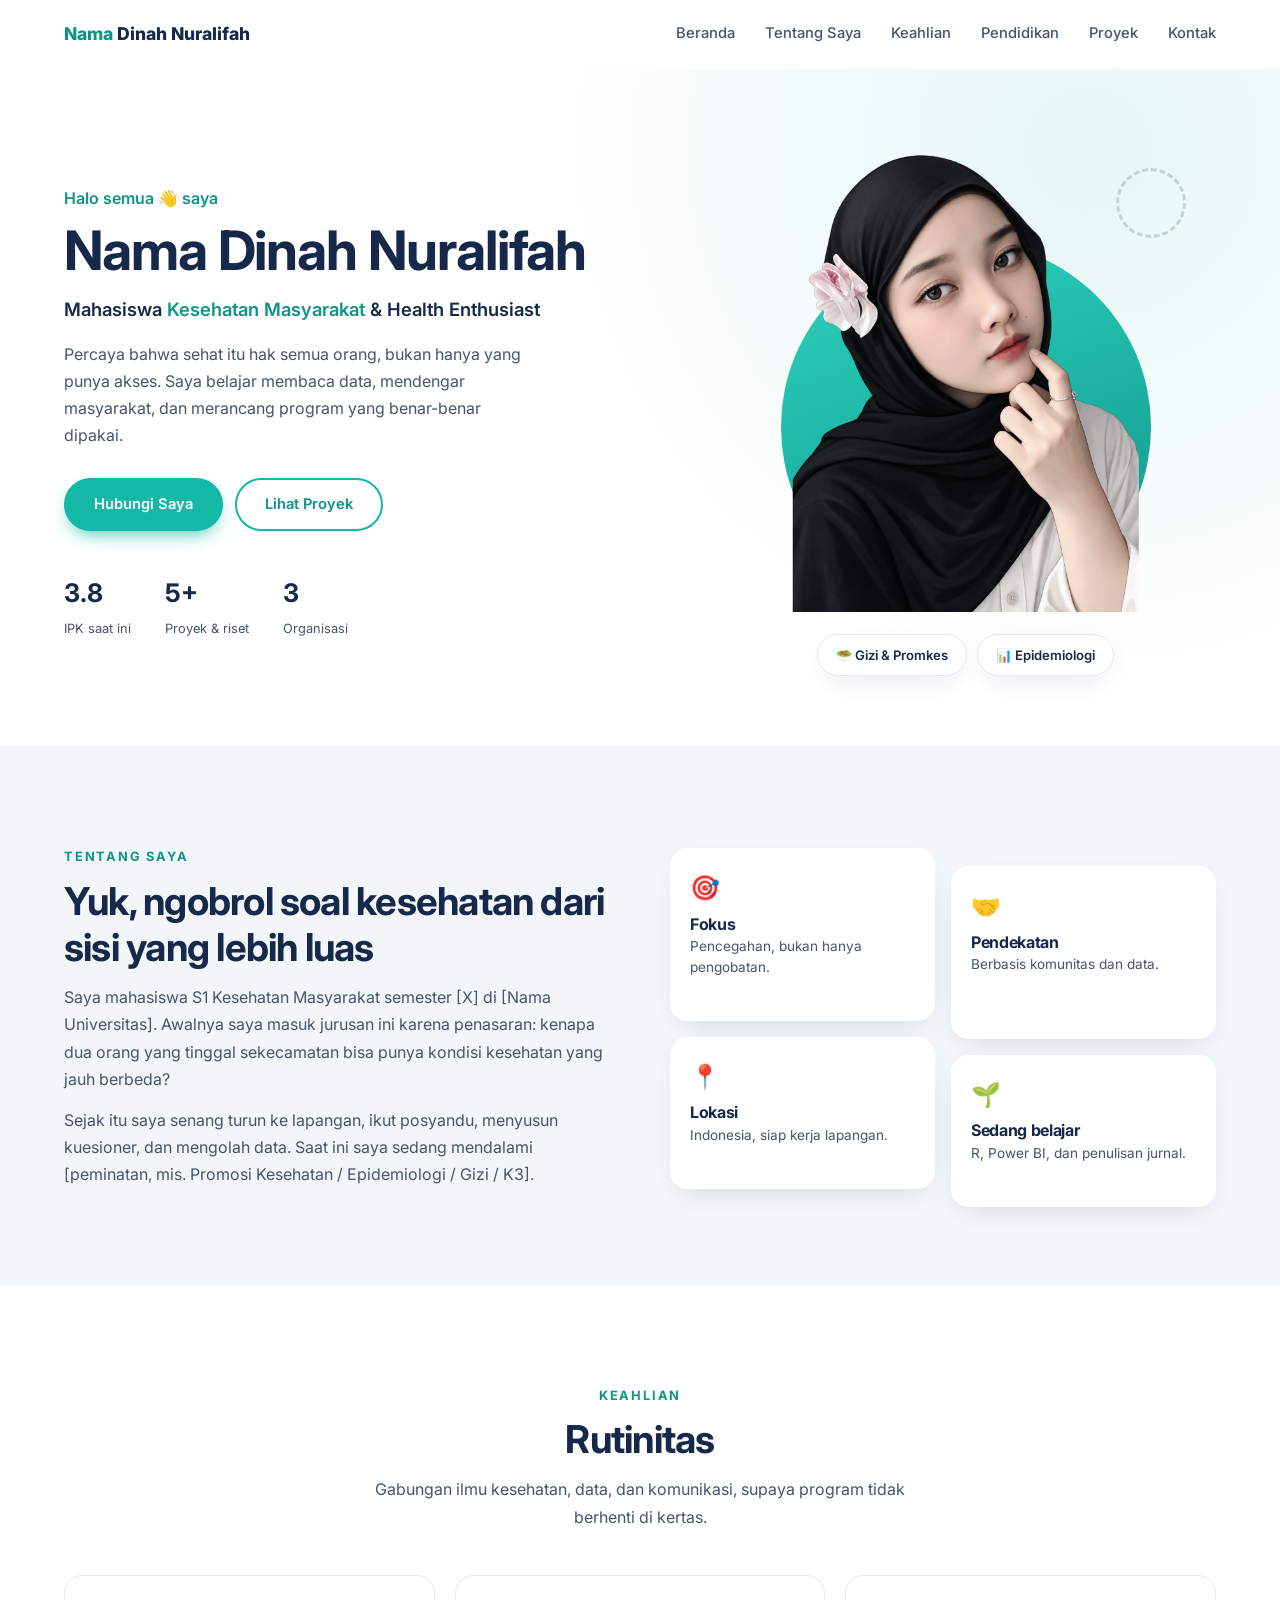
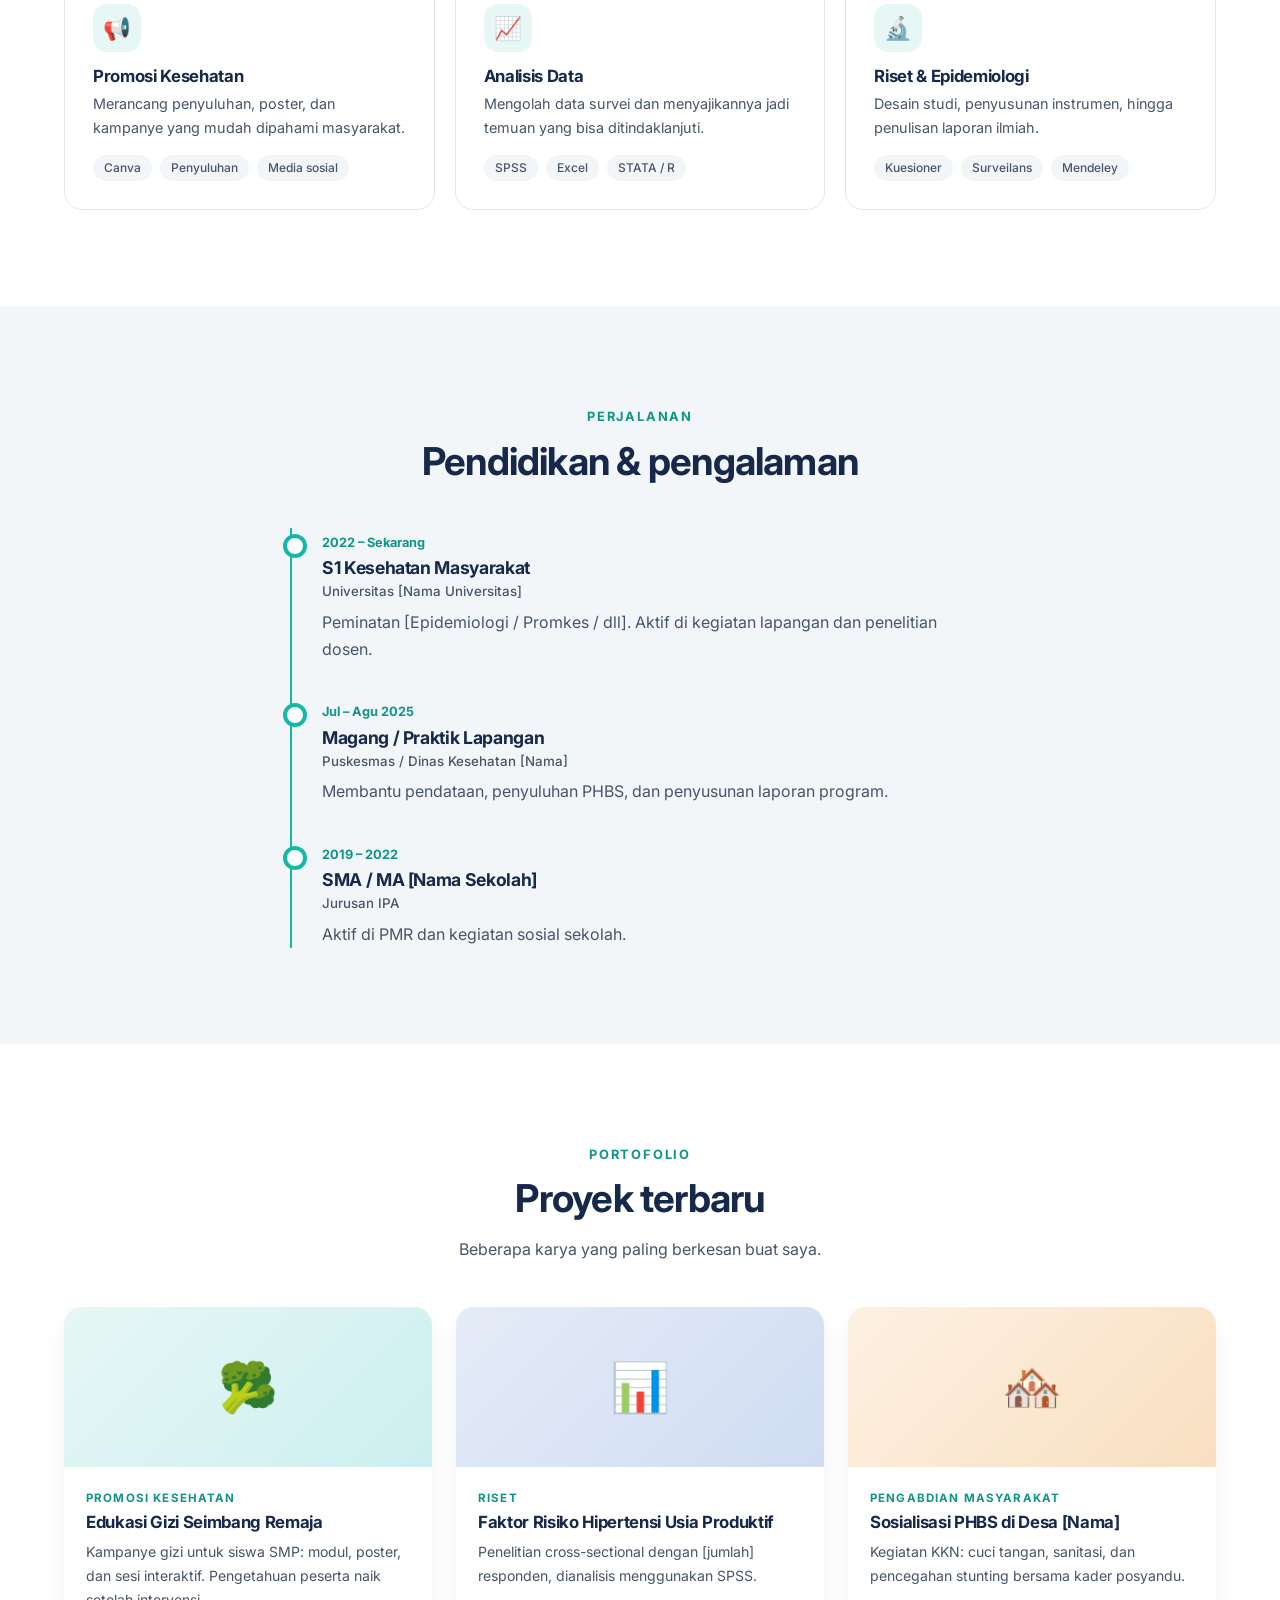
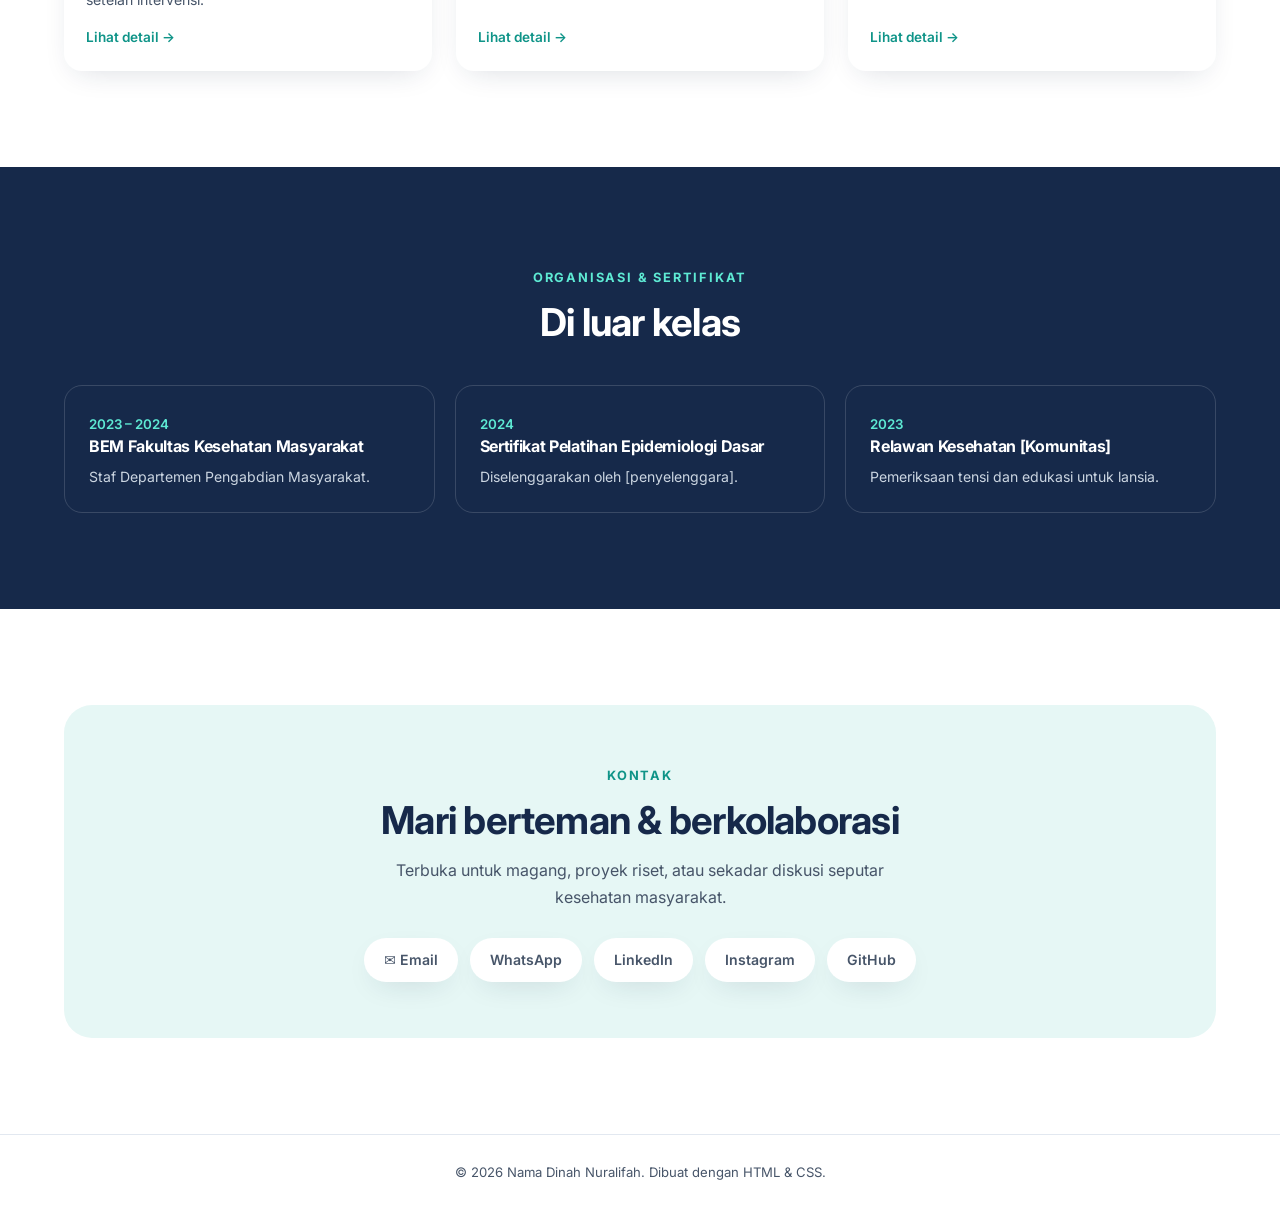
==== commit ac84b83d: "Update index.html" ====
--- a/index.html
+++ b/index.html
@@ -51,7 +51,7 @@
       <div class="photo">
         <!-- Foto: taruh foto.png di folder yang sama -->
         <div class="initials">NK</div>
-        <img src="img/img.png" alt="Foto Nama Kamu" onerror="this.remove()">
+        <img src="img.png" alt="Foto Nama Kamu" onerror="this.remove()">
       </div>
       <div class="tags">
         <span class="tag">🥗 Gizi &amp; Promkes</span>
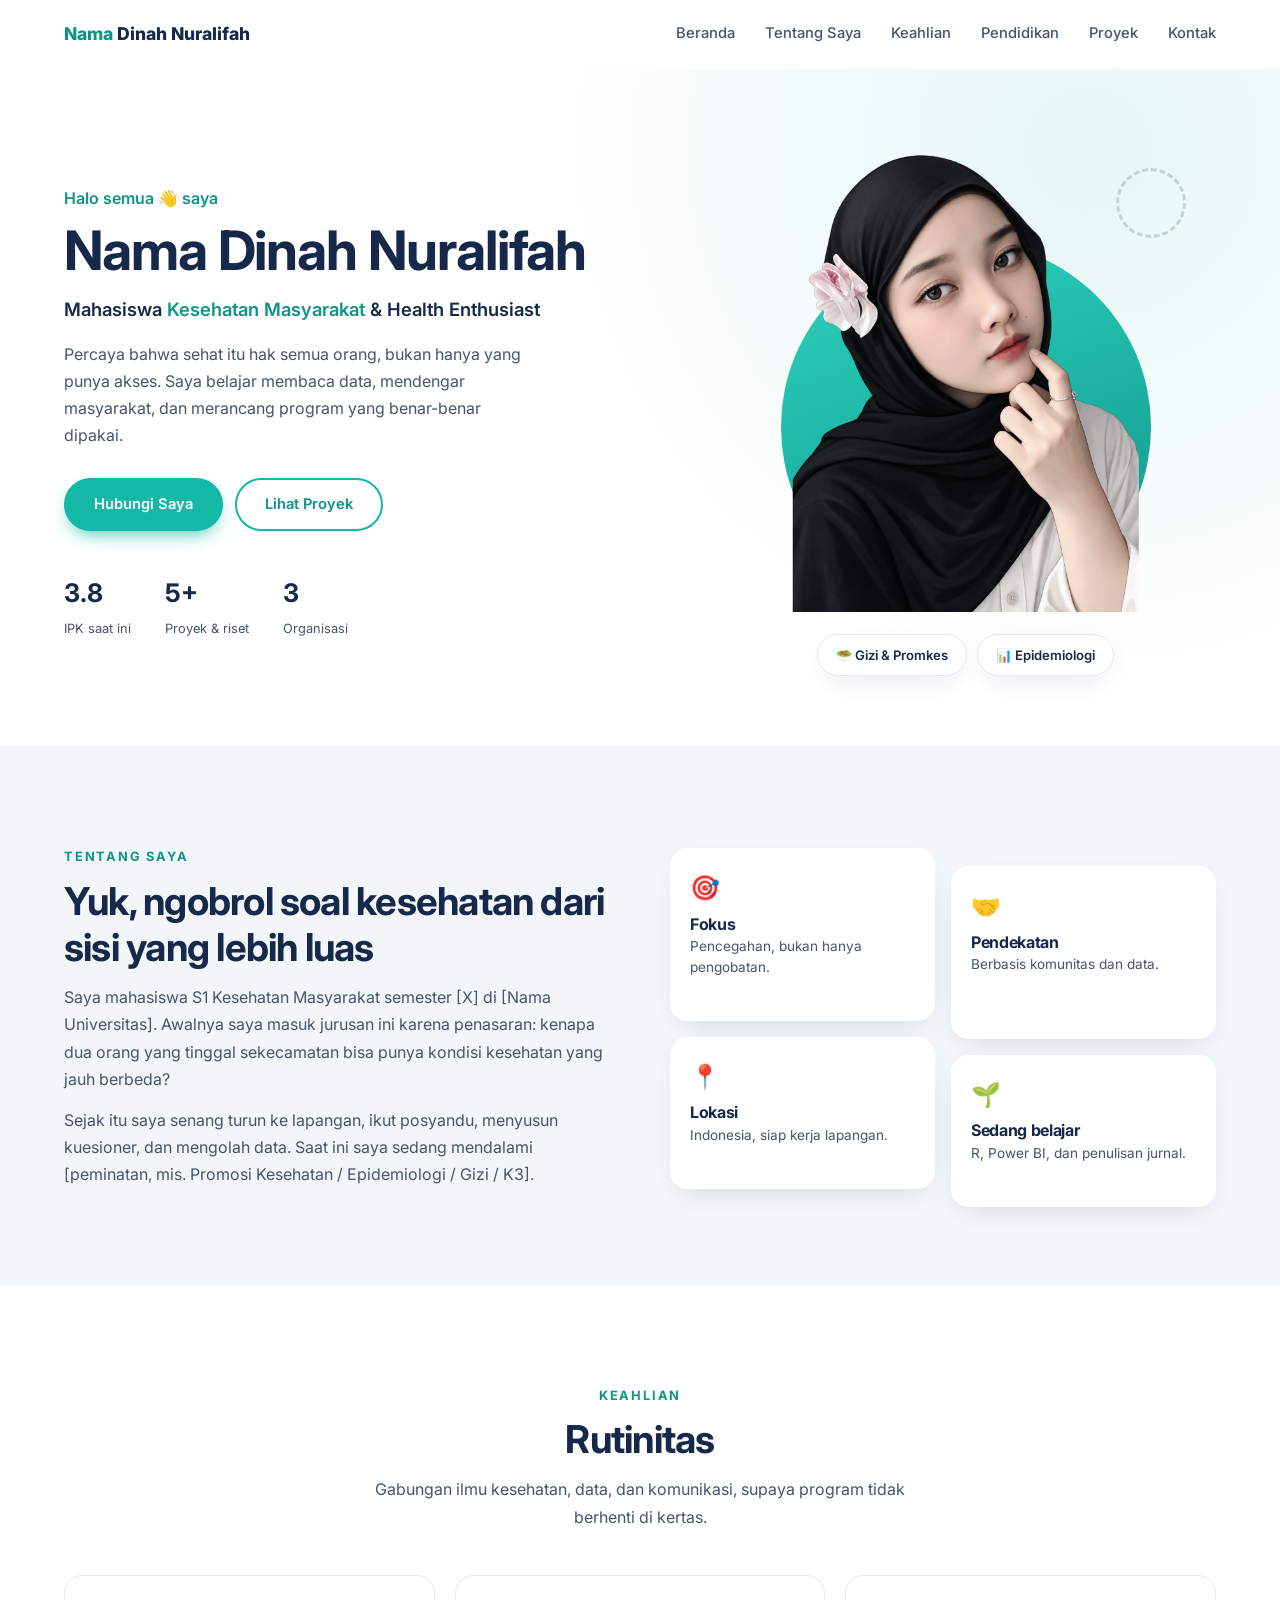
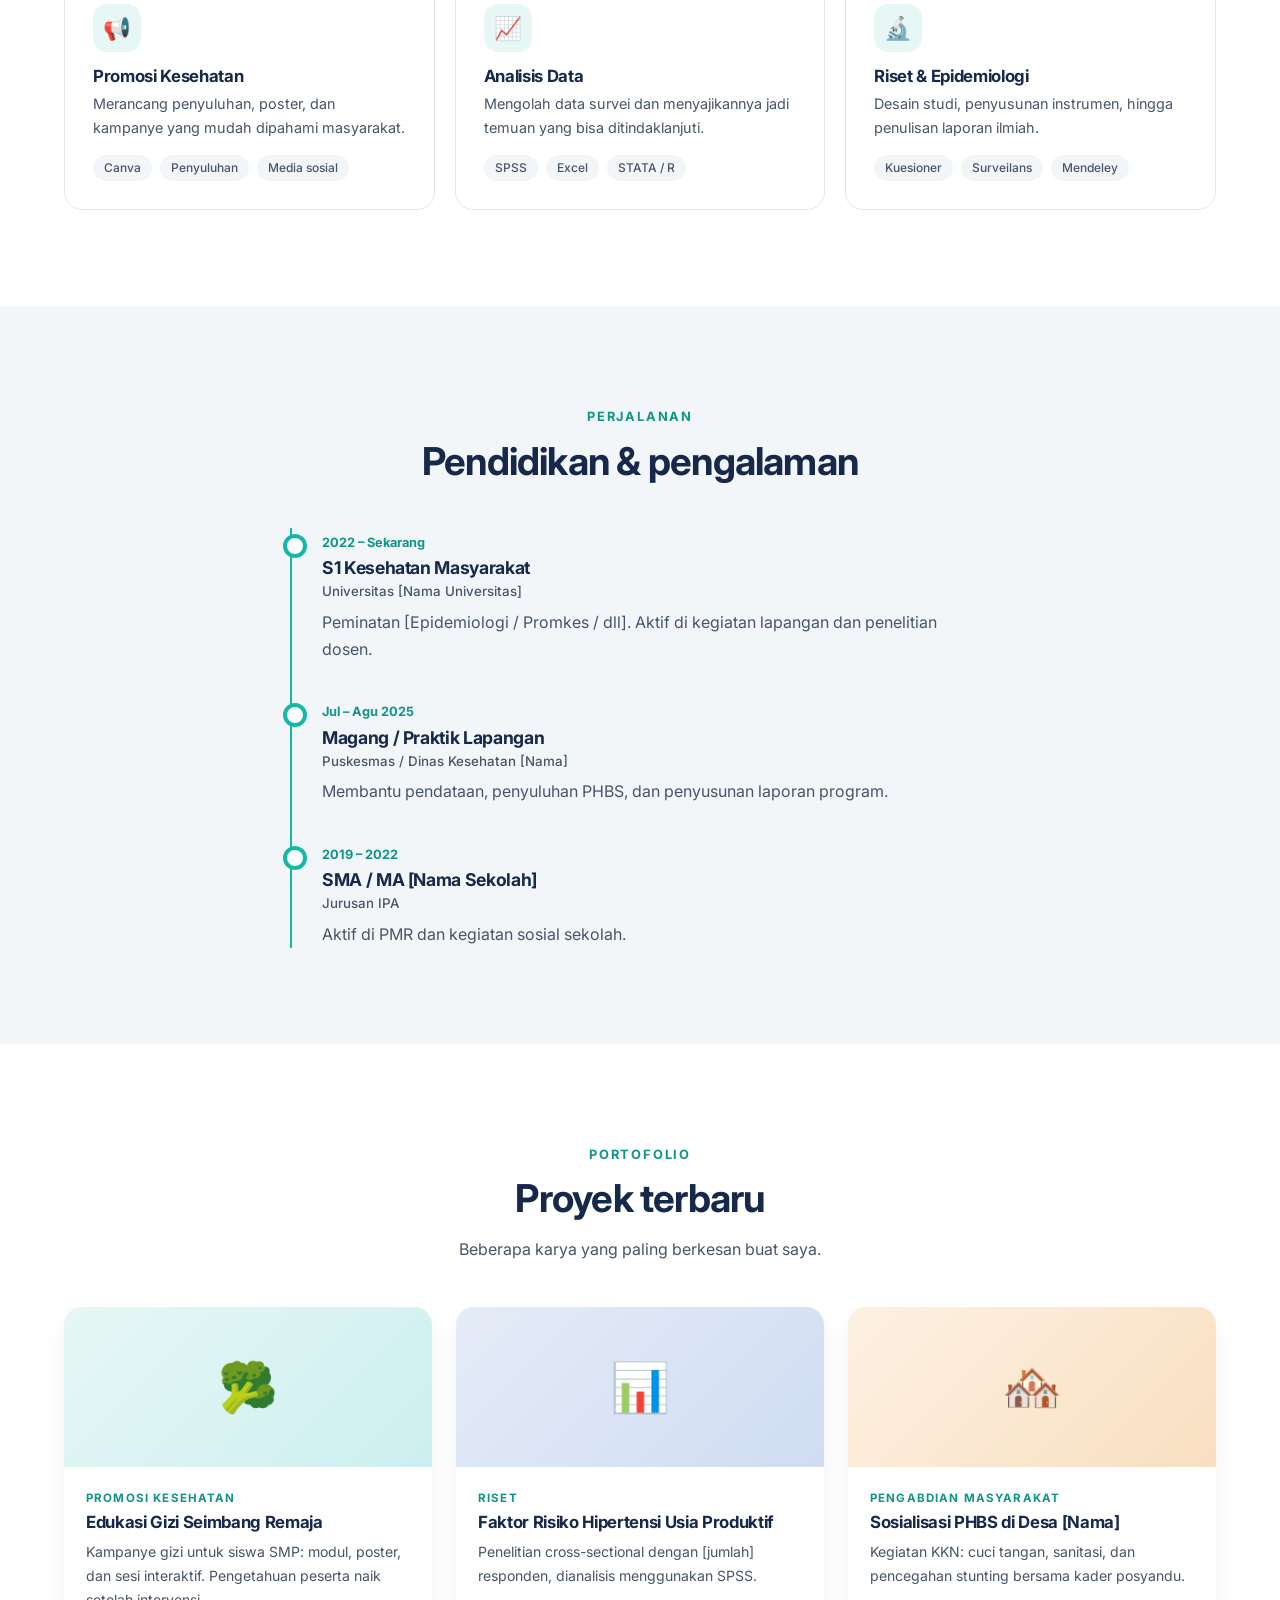
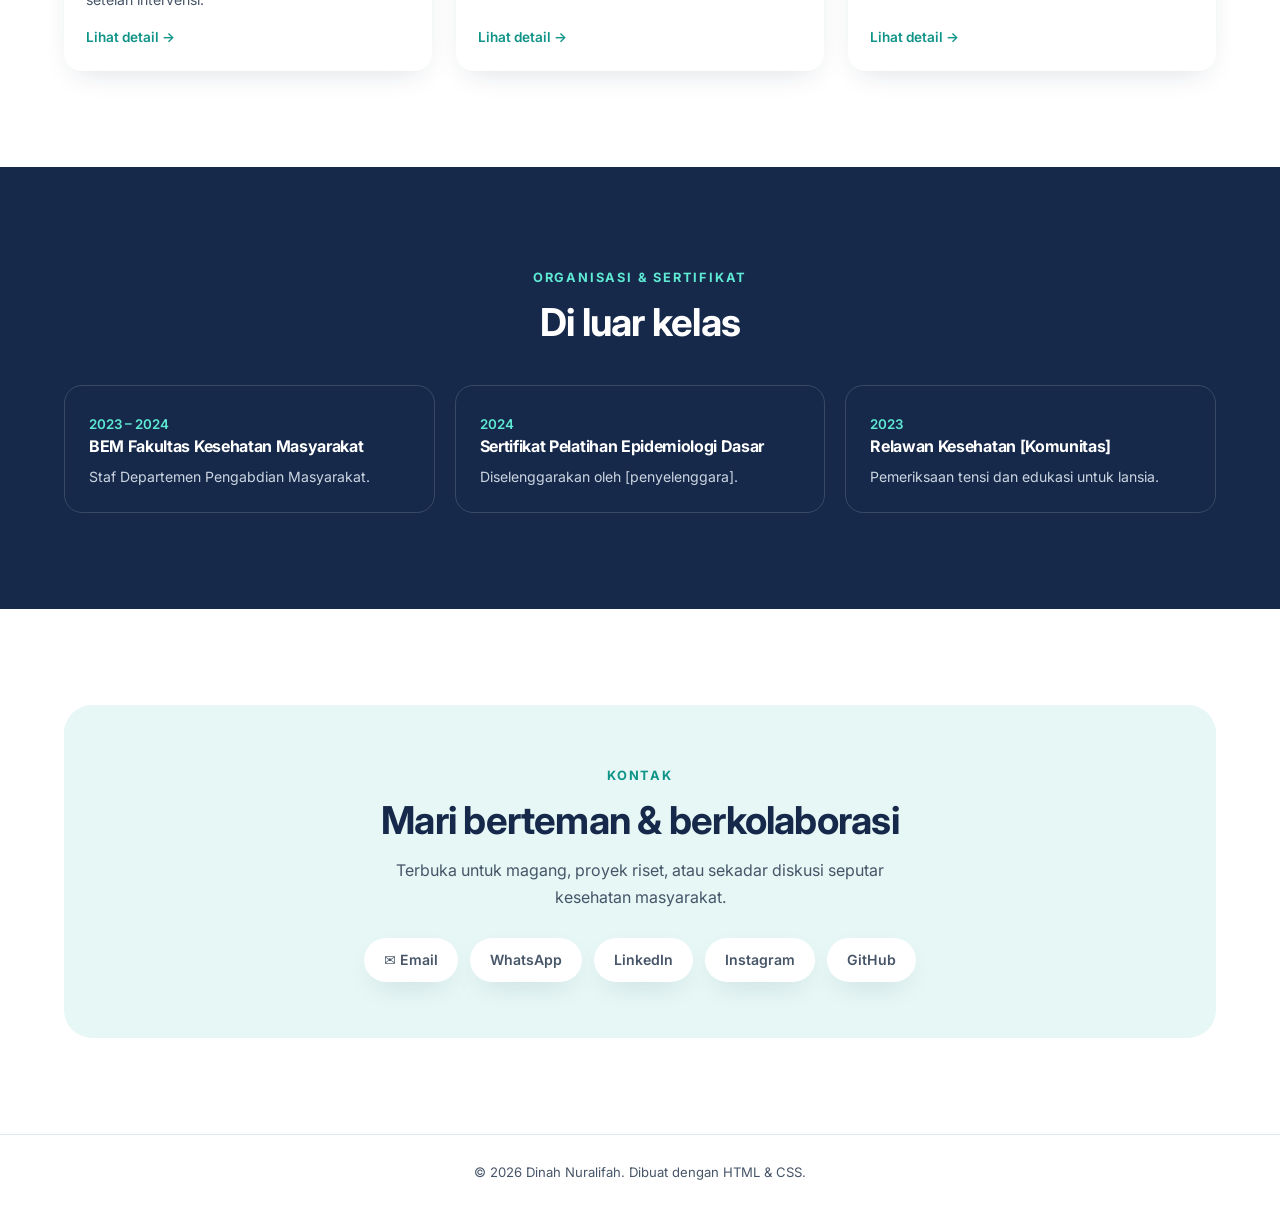
==== commit f9e9a7ae: "Update index.html" ====
--- a/index.html
+++ b/index.html
@@ -151,7 +151,7 @@
   </div>
 </section>
 
-<footer>© 2026 Nama Dinah Nuralifah. Dibuat dengan HTML &amp; CSS.</footer>
+<footer>© 2026 Dinah Nuralifah. Dibuat dengan HTML &amp; CSS.</footer>
 
 </body>
 </html>
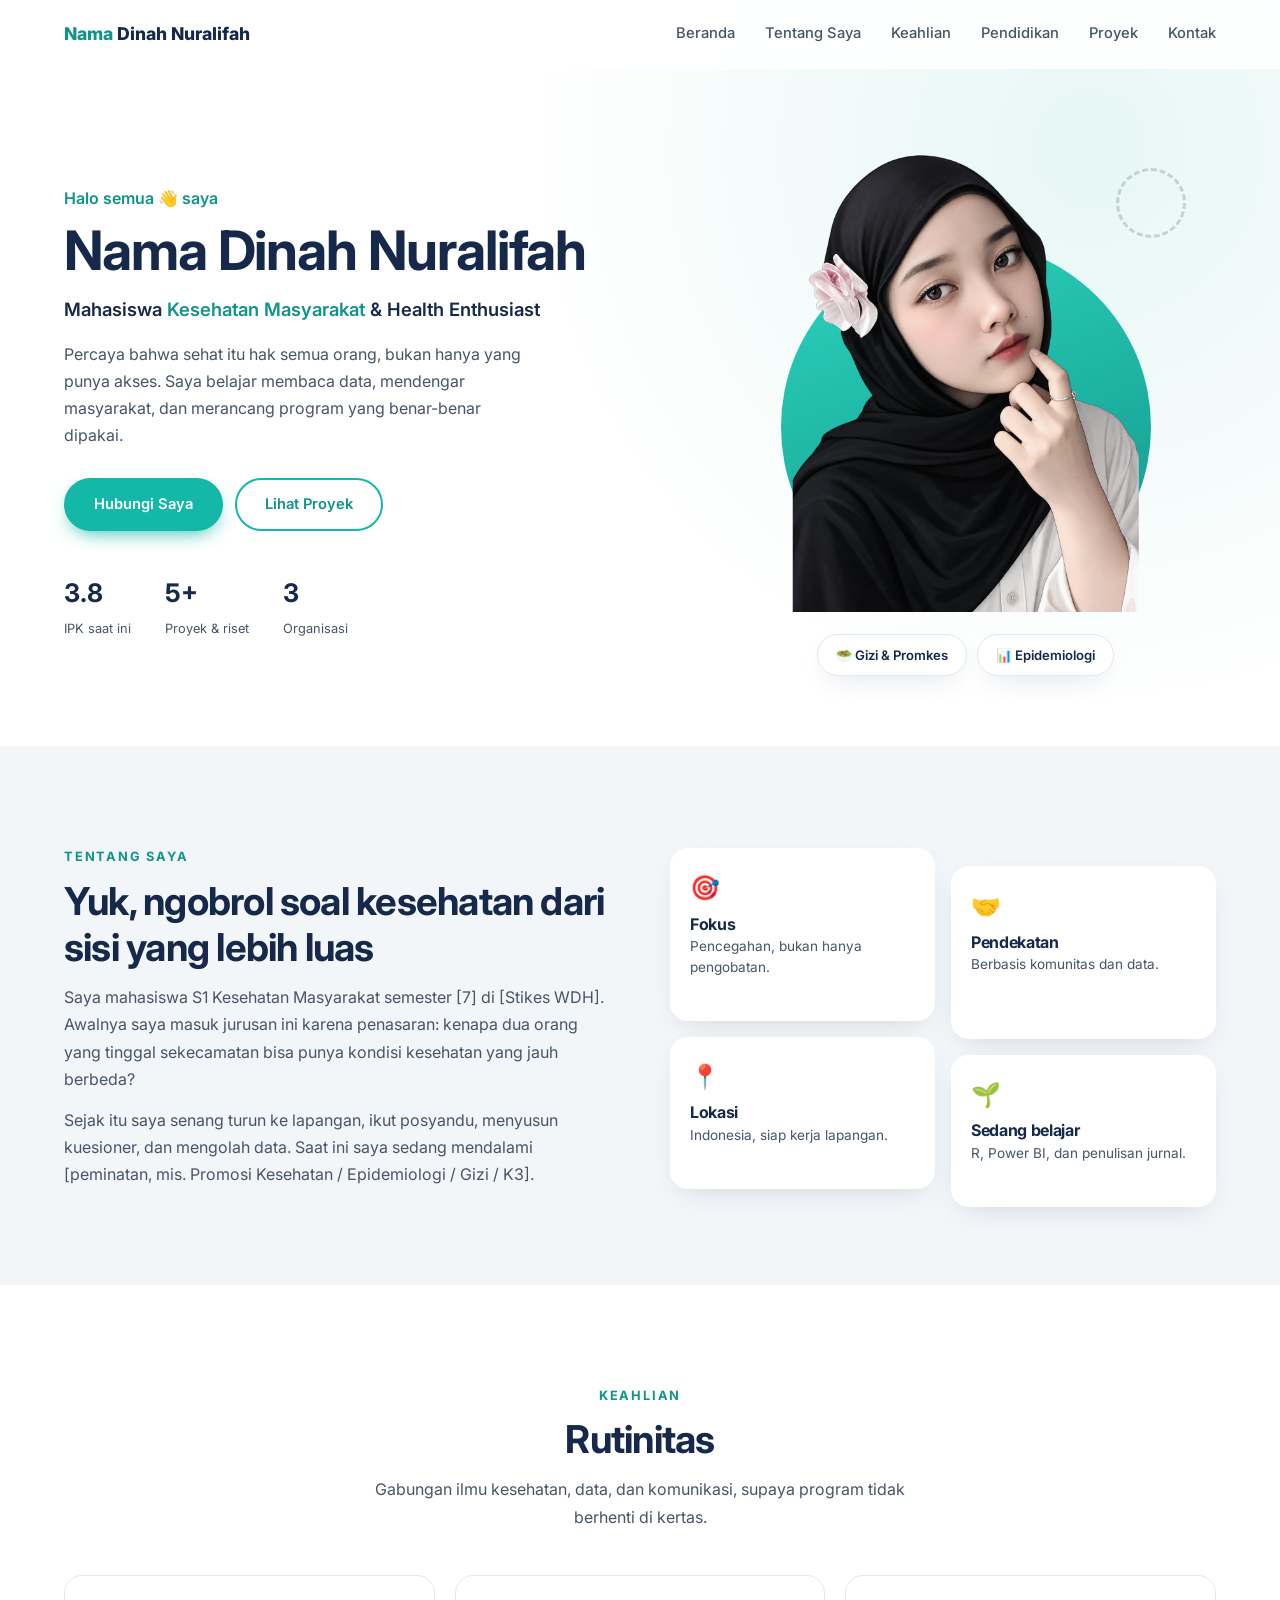
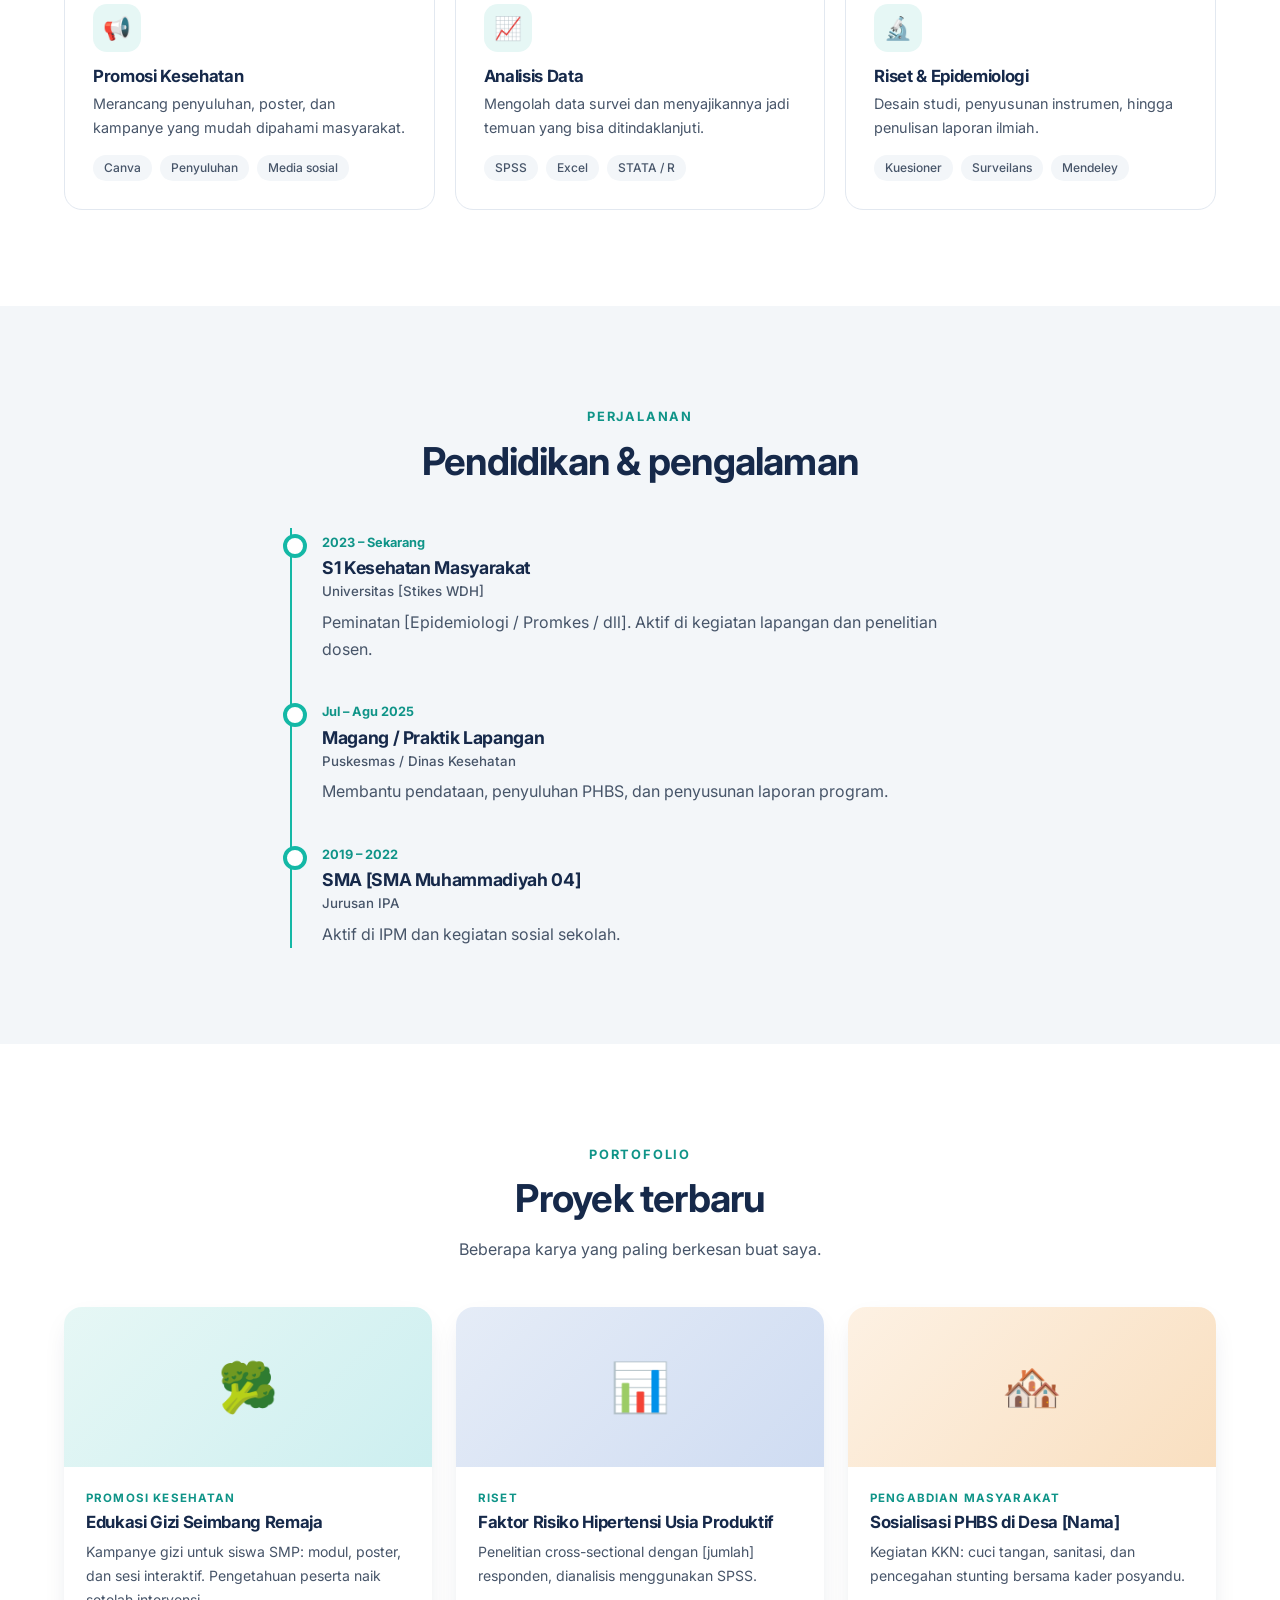
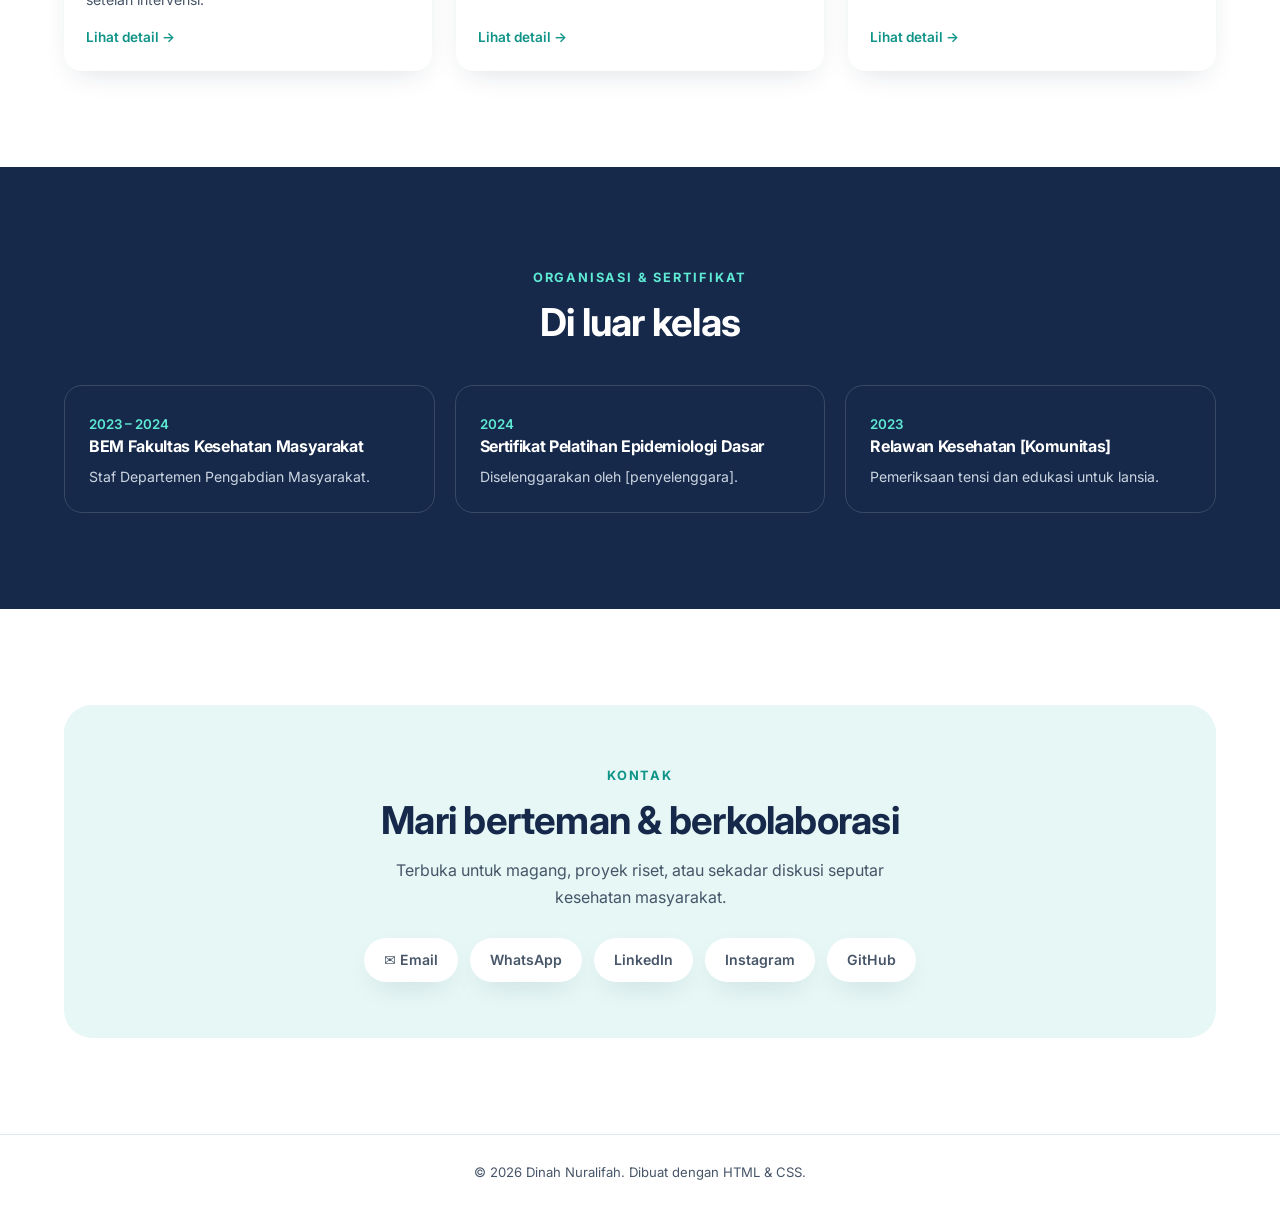
==== commit cc7acb75: "Update index.html" ====
--- a/index.html
+++ b/index.html
@@ -67,7 +67,7 @@
     <div>
       <span class="eyebrow">Tentang Saya</span>
       <h2 class="title">Yuk, ngobrol soal kesehatan dari sisi yang lebih luas</h2>
-      <p>Saya mahasiswa S1 Kesehatan Masyarakat semester [X] di [Nama Universitas]. Awalnya saya masuk jurusan ini karena penasaran: kenapa dua orang yang tinggal sekecamatan bisa punya kondisi kesehatan yang jauh berbeda?</p>
+      <p>Saya mahasiswa S1 Kesehatan Masyarakat semester [7] di [Stikes WDH]. Awalnya saya masuk jurusan ini karena penasaran: kenapa dua orang yang tinggal sekecamatan bisa punya kondisi kesehatan yang jauh berbeda?</p>
       <p>Sejak itu saya senang turun ke lapangan, ikut posyandu, menyusun kuesioner, dan mengolah data. Saat ini saya sedang mendalami [peminatan, mis. Promosi Kesehatan / Epidemiologi / Gizi / K3].</p>
     </div>
     <div class="cards">
@@ -99,9 +99,9 @@
     <span class="eyebrow">Perjalanan</span>
     <h2 class="title">Pendidikan &amp; pengalaman</h2>
     <div class="timeline" style="text-align:left">
-      <div class="tl"><time>2022 – Sekarang</time><h3>S1 Kesehatan Masyarakat</h3><small>Universitas [Nama Universitas]</small><p>Peminatan [Epidemiologi / Promkes / dll]. Aktif di kegiatan lapangan dan penelitian dosen.</p></div>
-      <div class="tl"><time>Jul – Agu 2025</time><h3>Magang / Praktik Lapangan</h3><small>Puskesmas / Dinas Kesehatan [Nama]</small><p>Membantu pendataan, penyuluhan PHBS, dan penyusunan laporan program.</p></div>
-      <div class="tl"><time>2019 – 2022</time><h3>SMA / MA [Nama Sekolah]</h3><small>Jurusan IPA</small><p>Aktif di PMR dan kegiatan sosial sekolah.</p></div>
+      <div class="tl"><time>2023 – Sekarang</time><h3>S1 Kesehatan Masyarakat</h3><small>Universitas [Stikes WDH]</small><p>Peminatan [Epidemiologi / Promkes / dll]. Aktif di kegiatan lapangan dan penelitian dosen.</p></div>
+      <div class="tl"><time>Jul – Agu 2025</time><h3>Magang / Praktik Lapangan</h3><small>Puskesmas / Dinas Kesehatan</small><p>Membantu pendataan, penyuluhan PHBS, dan penyusunan laporan program.</p></div>
+      <div class="tl"><time>2019 – 2022</time><h3>SMA [SMA Muhammadiyah 04]</h3><small>Jurusan IPA</small><p>Aktif di IPM dan kegiatan sosial sekolah.</p></div>
     </div>
   </div>
 </section>
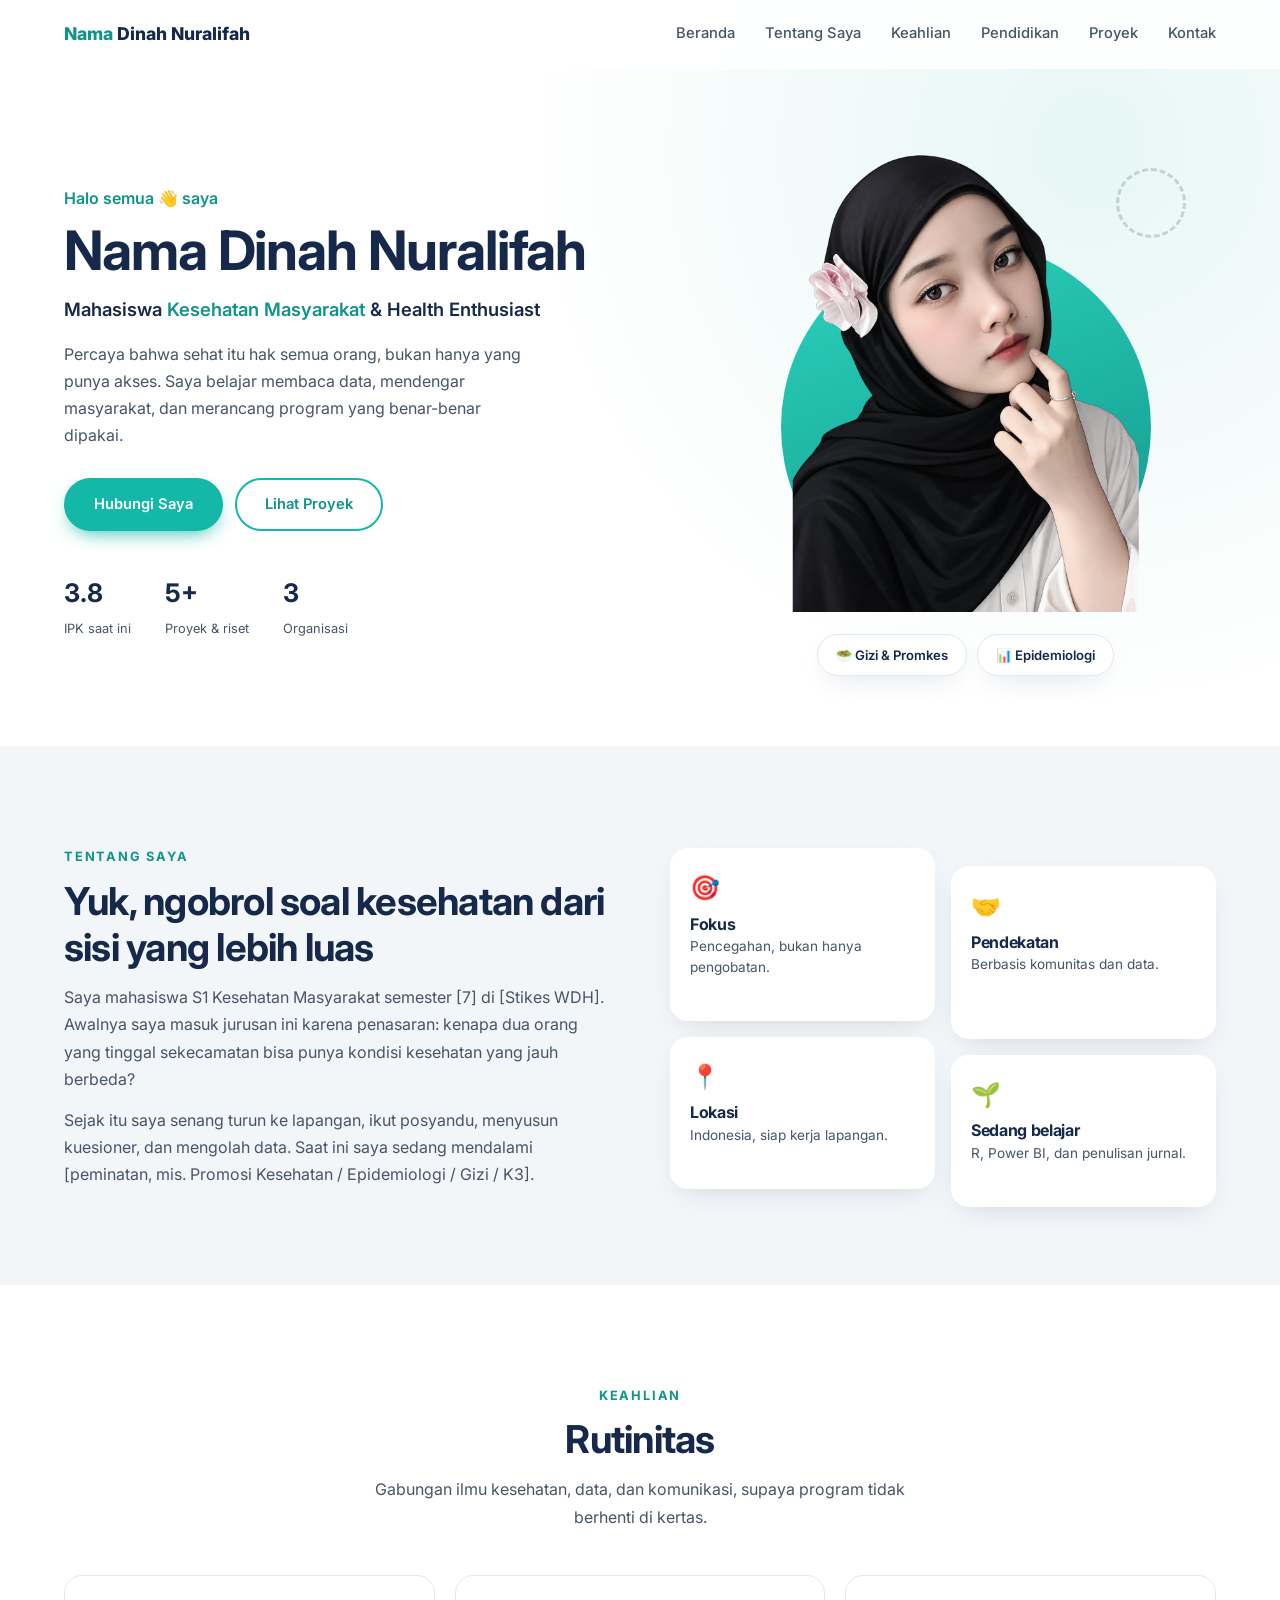
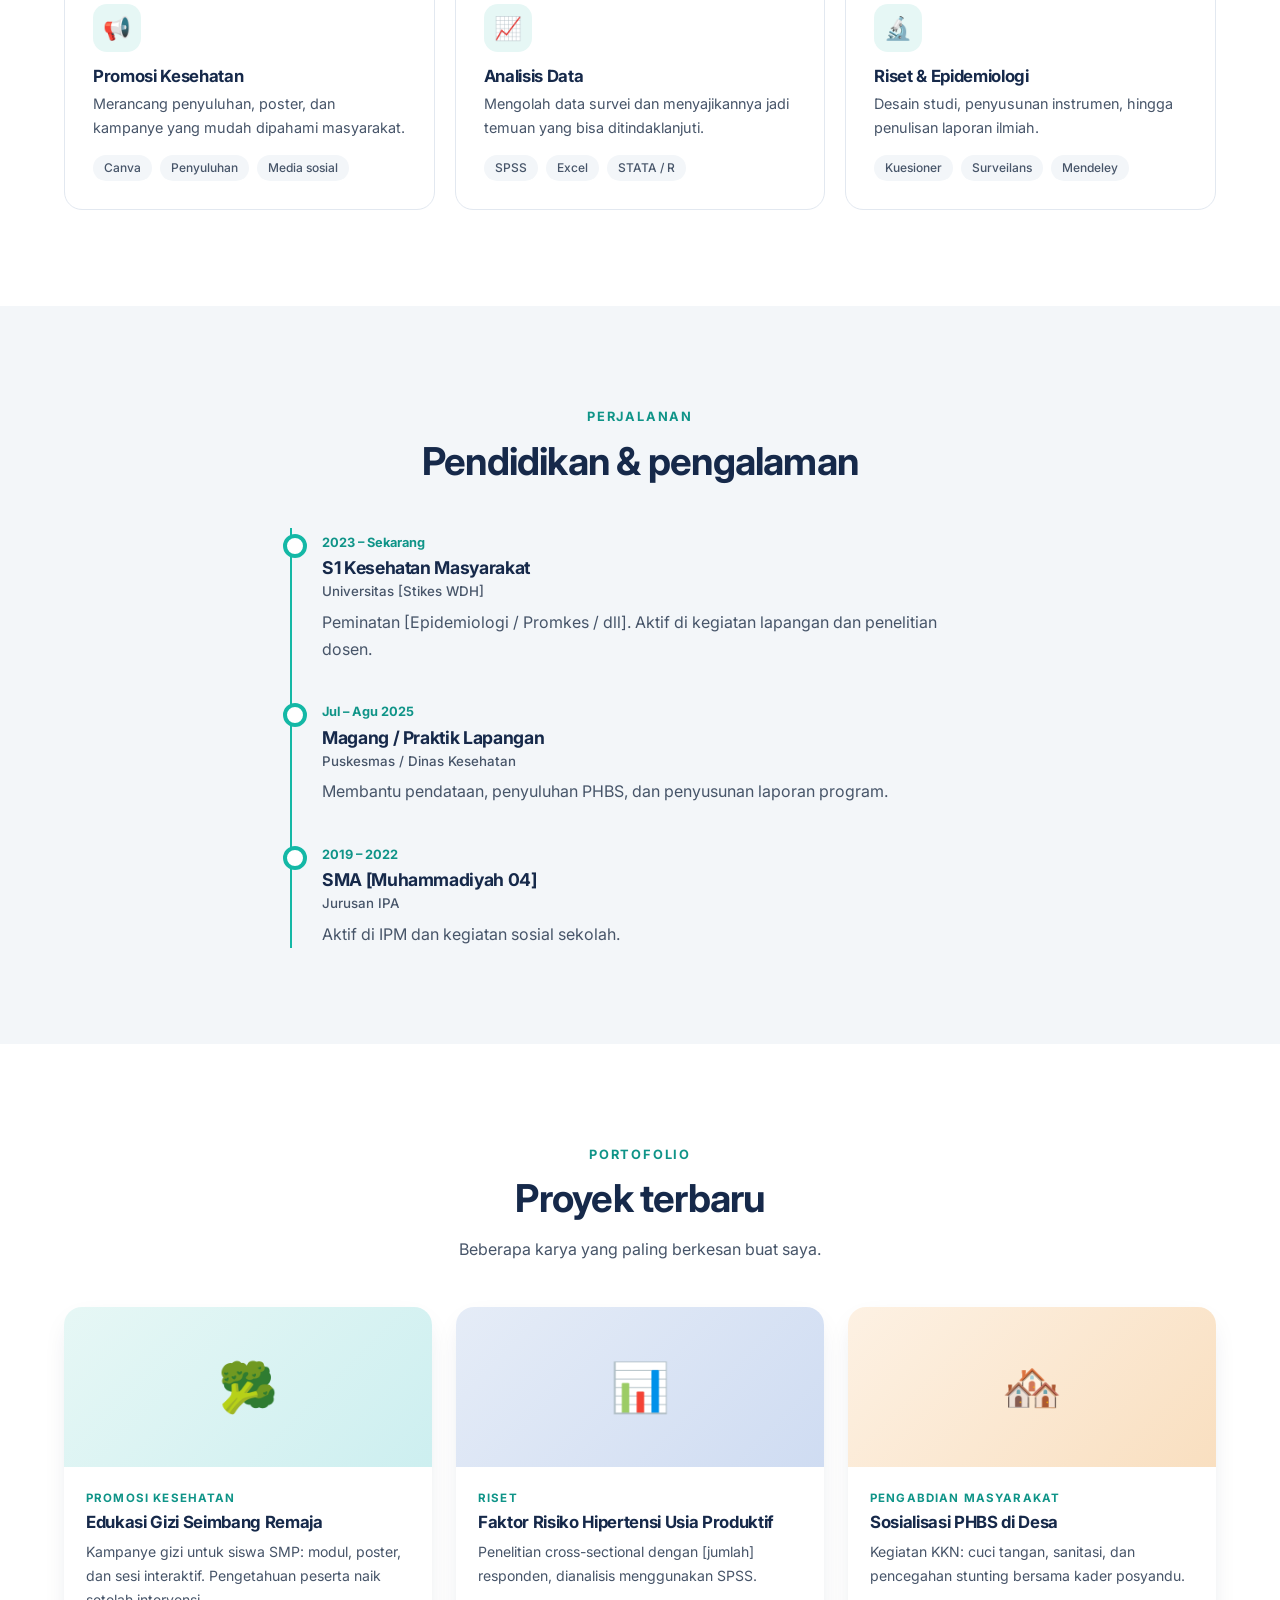
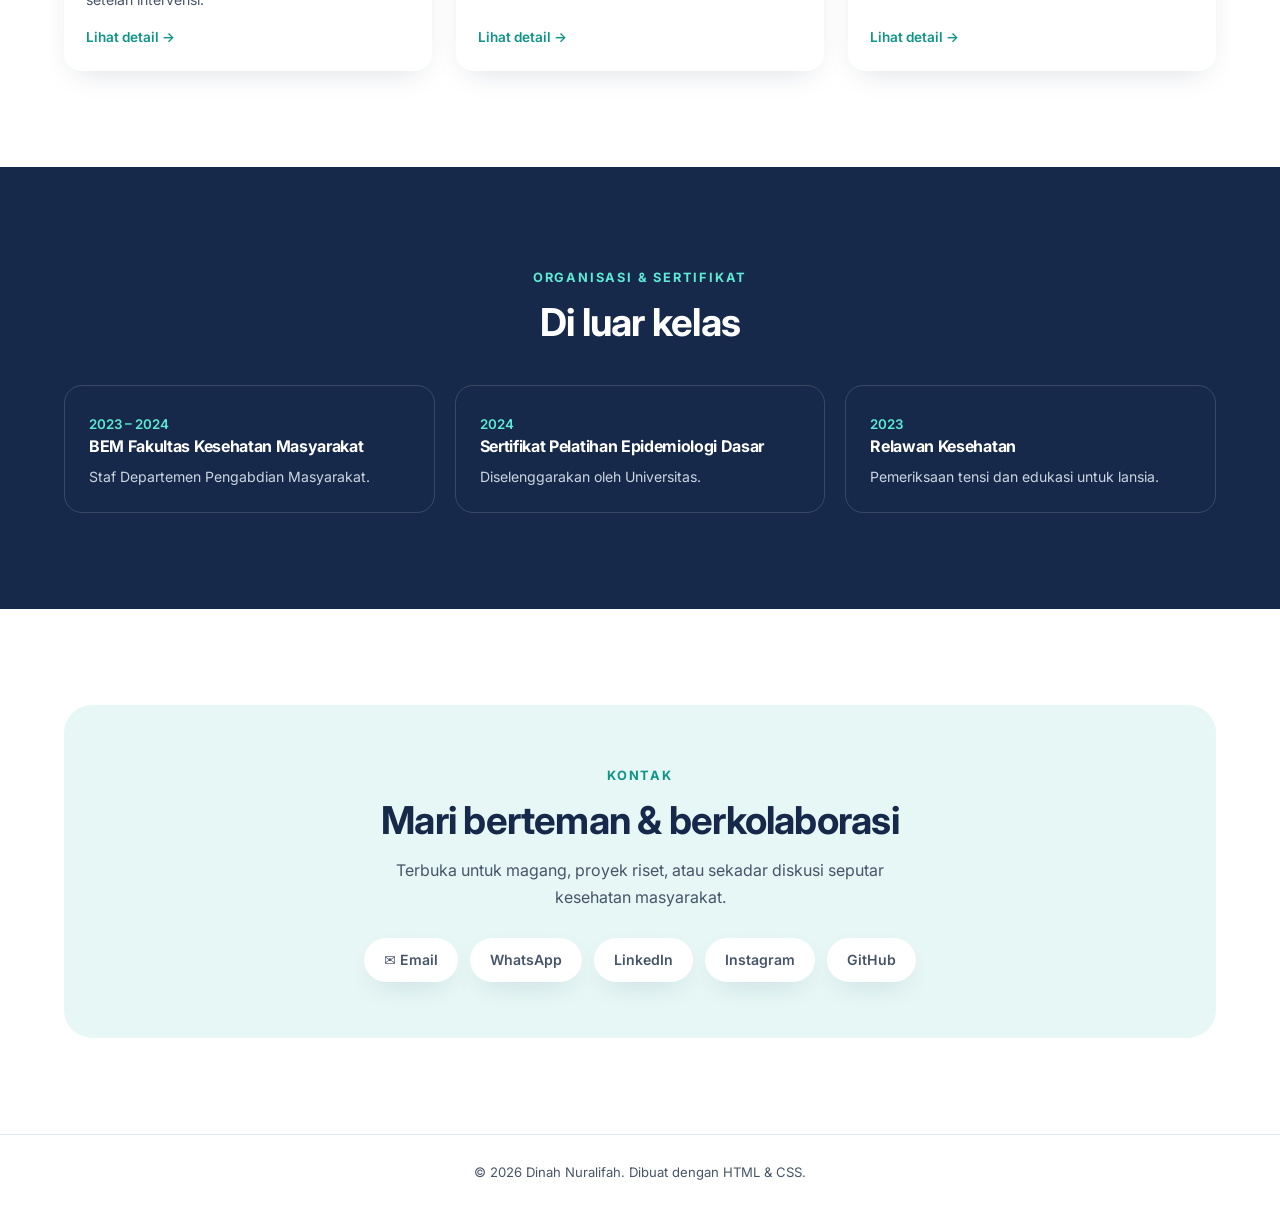
==== commit f6954ce0: "Update index.html" ====
--- a/index.html
+++ b/index.html
@@ -101,7 +101,7 @@
     <div class="timeline" style="text-align:left">
       <div class="tl"><time>2023 – Sekarang</time><h3>S1 Kesehatan Masyarakat</h3><small>Universitas [Stikes WDH]</small><p>Peminatan [Epidemiologi / Promkes / dll]. Aktif di kegiatan lapangan dan penelitian dosen.</p></div>
       <div class="tl"><time>Jul – Agu 2025</time><h3>Magang / Praktik Lapangan</h3><small>Puskesmas / Dinas Kesehatan</small><p>Membantu pendataan, penyuluhan PHBS, dan penyusunan laporan program.</p></div>
-      <div class="tl"><time>2019 – 2022</time><h3>SMA [SMA Muhammadiyah 04]</h3><small>Jurusan IPA</small><p>Aktif di IPM dan kegiatan sosial sekolah.</p></div>
+      <div class="tl"><time>2019 – 2022</time><h3>SMA [Muhammadiyah 04]</h3><small>Jurusan IPA</small><p>Aktif di IPM dan kegiatan sosial sekolah.</p></div>
     </div>
   </div>
 </section>
@@ -115,7 +115,7 @@
     <div class="grid3" style="text-align:left">
       <article class="proj"><div class="thumb">🥦</div><div class="body"><small>Promosi Kesehatan</small><h3>Edukasi Gizi Seimbang Remaja</h3><p>Kampanye gizi untuk siswa SMP: modul, poster, dan sesi interaktif. Pengetahuan peserta naik setelah intervensi.</p><a class="more" href="#">Lihat detail →</a></div></article>
       <article class="proj"><div class="thumb">📊</div><div class="body"><small>Riset</small><h3>Faktor Risiko Hipertensi Usia Produktif</h3><p>Penelitian cross-sectional dengan [jumlah] responden, dianalisis menggunakan SPSS.</p><a class="more" href="#">Lihat detail →</a></div></article>
-      <article class="proj"><div class="thumb">🏘️</div><div class="body"><small>Pengabdian Masyarakat</small><h3>Sosialisasi PHBS di Desa [Nama]</h3><p>Kegiatan KKN: cuci tangan, sanitasi, dan pencegahan stunting bersama kader posyandu.</p><a class="more" href="#">Lihat detail →</a></div></article>
+      <article class="proj"><div class="thumb">🏘️</div><div class="body"><small>Pengabdian Masyarakat</small><h3>Sosialisasi PHBS di Desa</h3><p>Kegiatan KKN: cuci tangan, sanitasi, dan pencegahan stunting bersama kader posyandu.</p><a class="more" href="#">Lihat detail →</a></div></article>
     </div>
   </div>
 </section>
@@ -127,8 +127,8 @@
     <h2 class="title">Di luar kelas</h2>
     <div class="orgs" style="text-align:left">
       <div><small>2023 – 2024</small><h3>BEM Fakultas Kesehatan Masyarakat</h3><p>Staf Departemen Pengabdian Masyarakat.</p></div>
-      <div><small>2024</small><h3>Sertifikat Pelatihan Epidemiologi Dasar</h3><p>Diselenggarakan oleh [penyelenggara].</p></div>
-      <div><small>2023</small><h3>Relawan Kesehatan [Komunitas]</h3><p>Pemeriksaan tensi dan edukasi untuk lansia.</p></div>
+      <div><small>2024</small><h3>Sertifikat Pelatihan Epidemiologi Dasar</h3><p>Diselenggarakan oleh Universitas.</p></div>
+      <div><small>2023</small><h3>Relawan Kesehatan</h3><p>Pemeriksaan tensi dan edukasi untuk lansia.</p></div>
     </div>
   </div>
 </section>
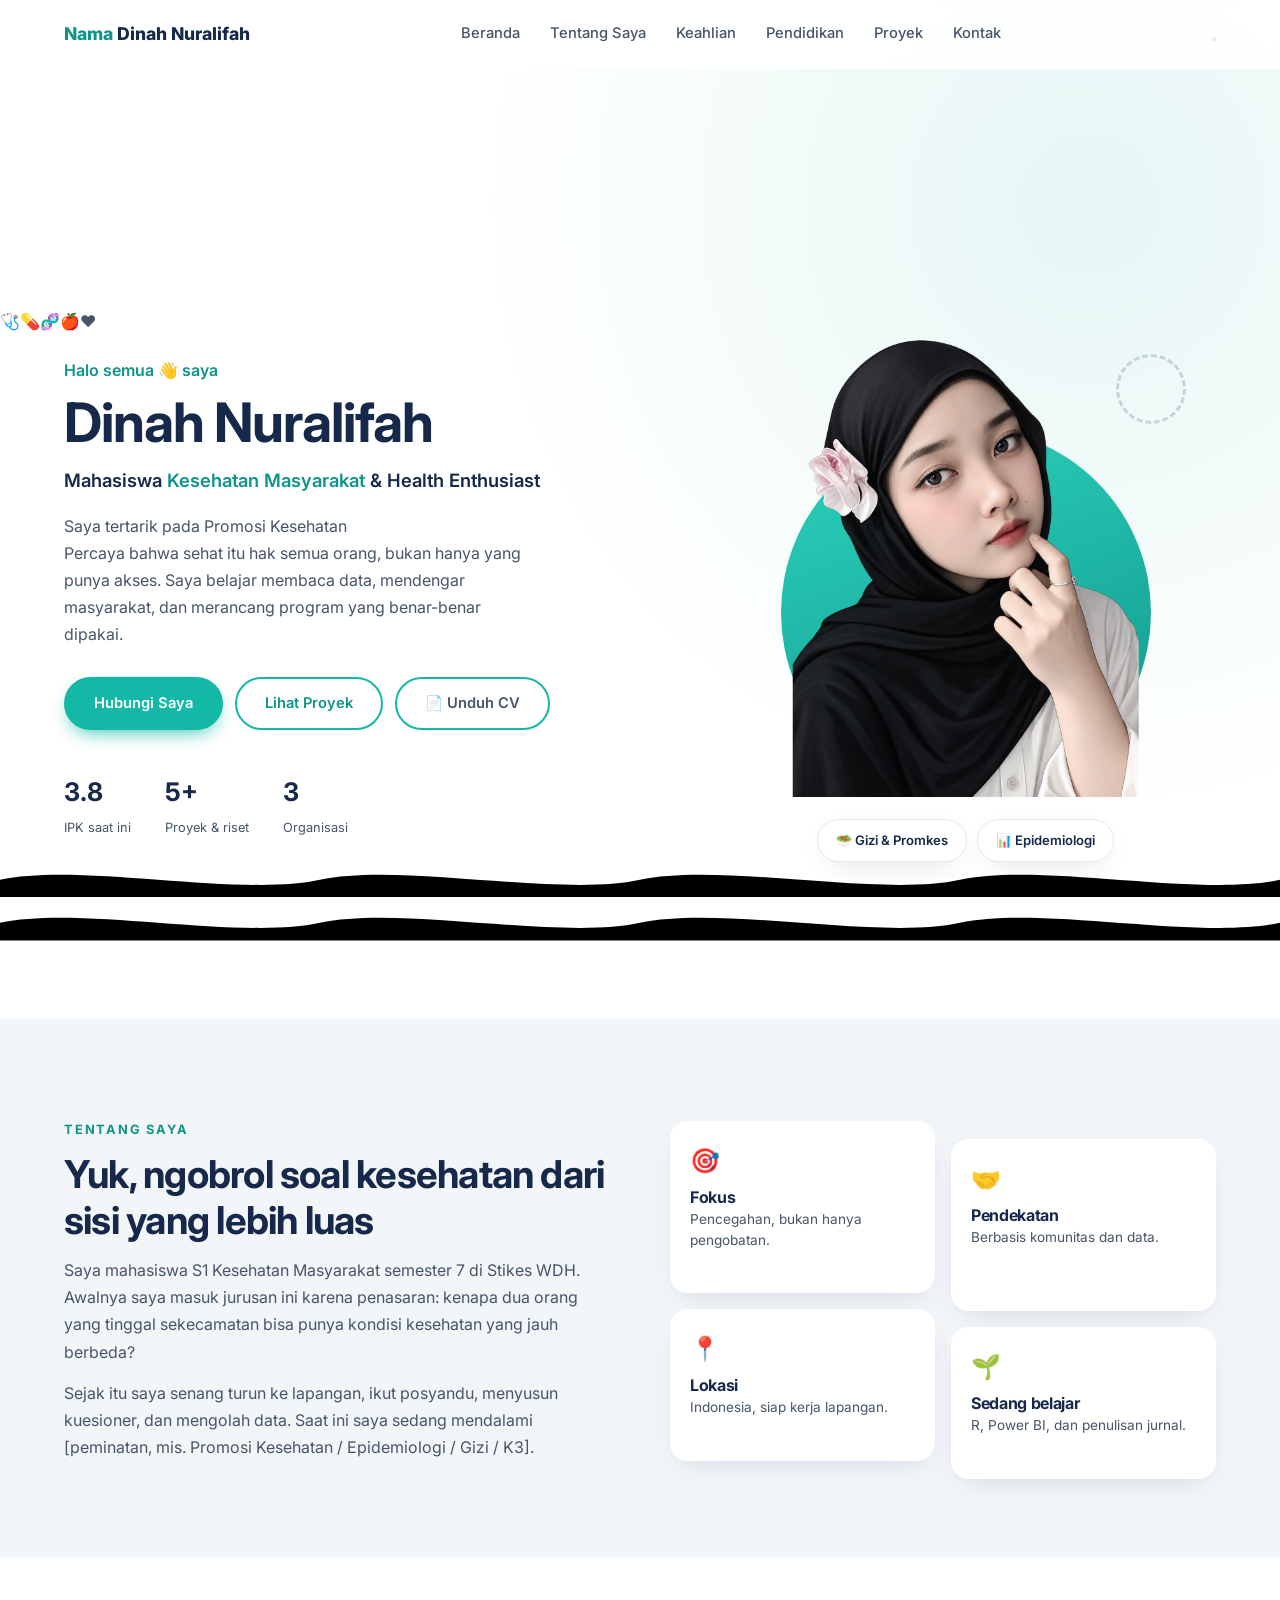
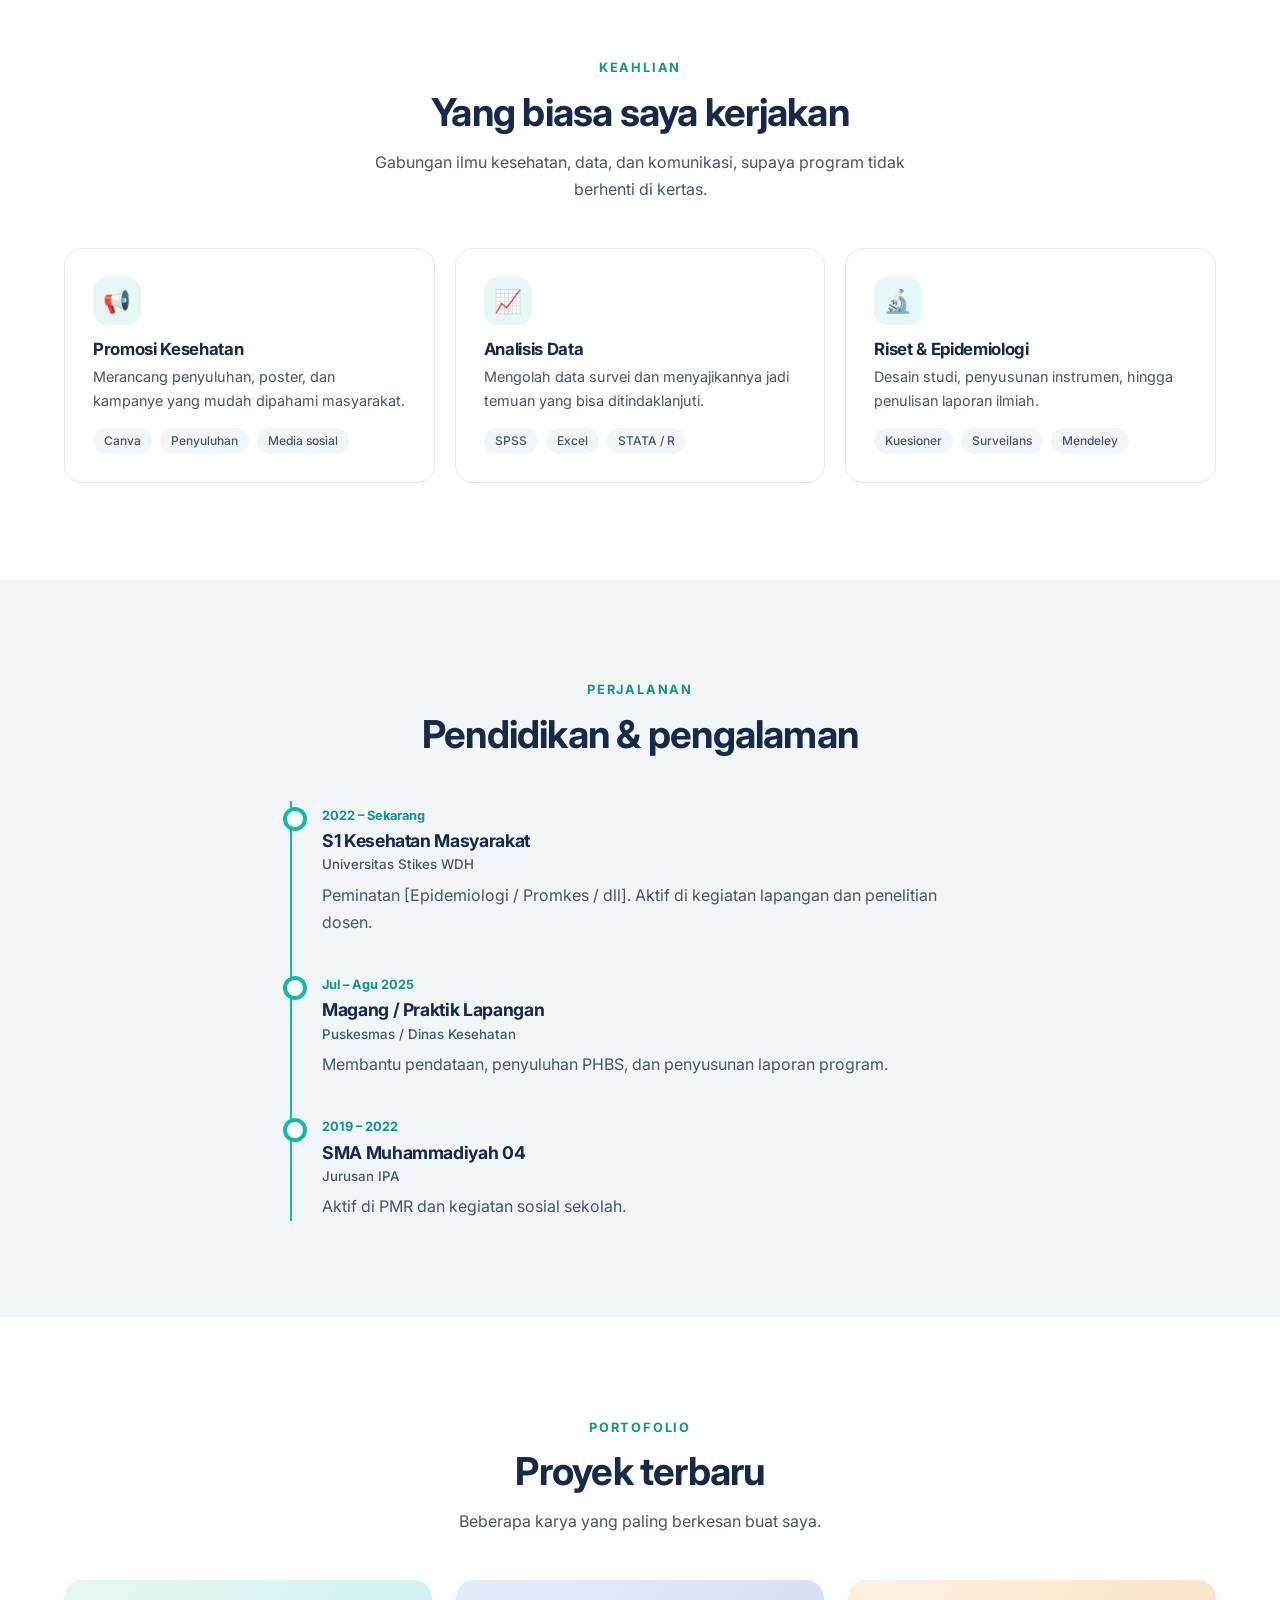
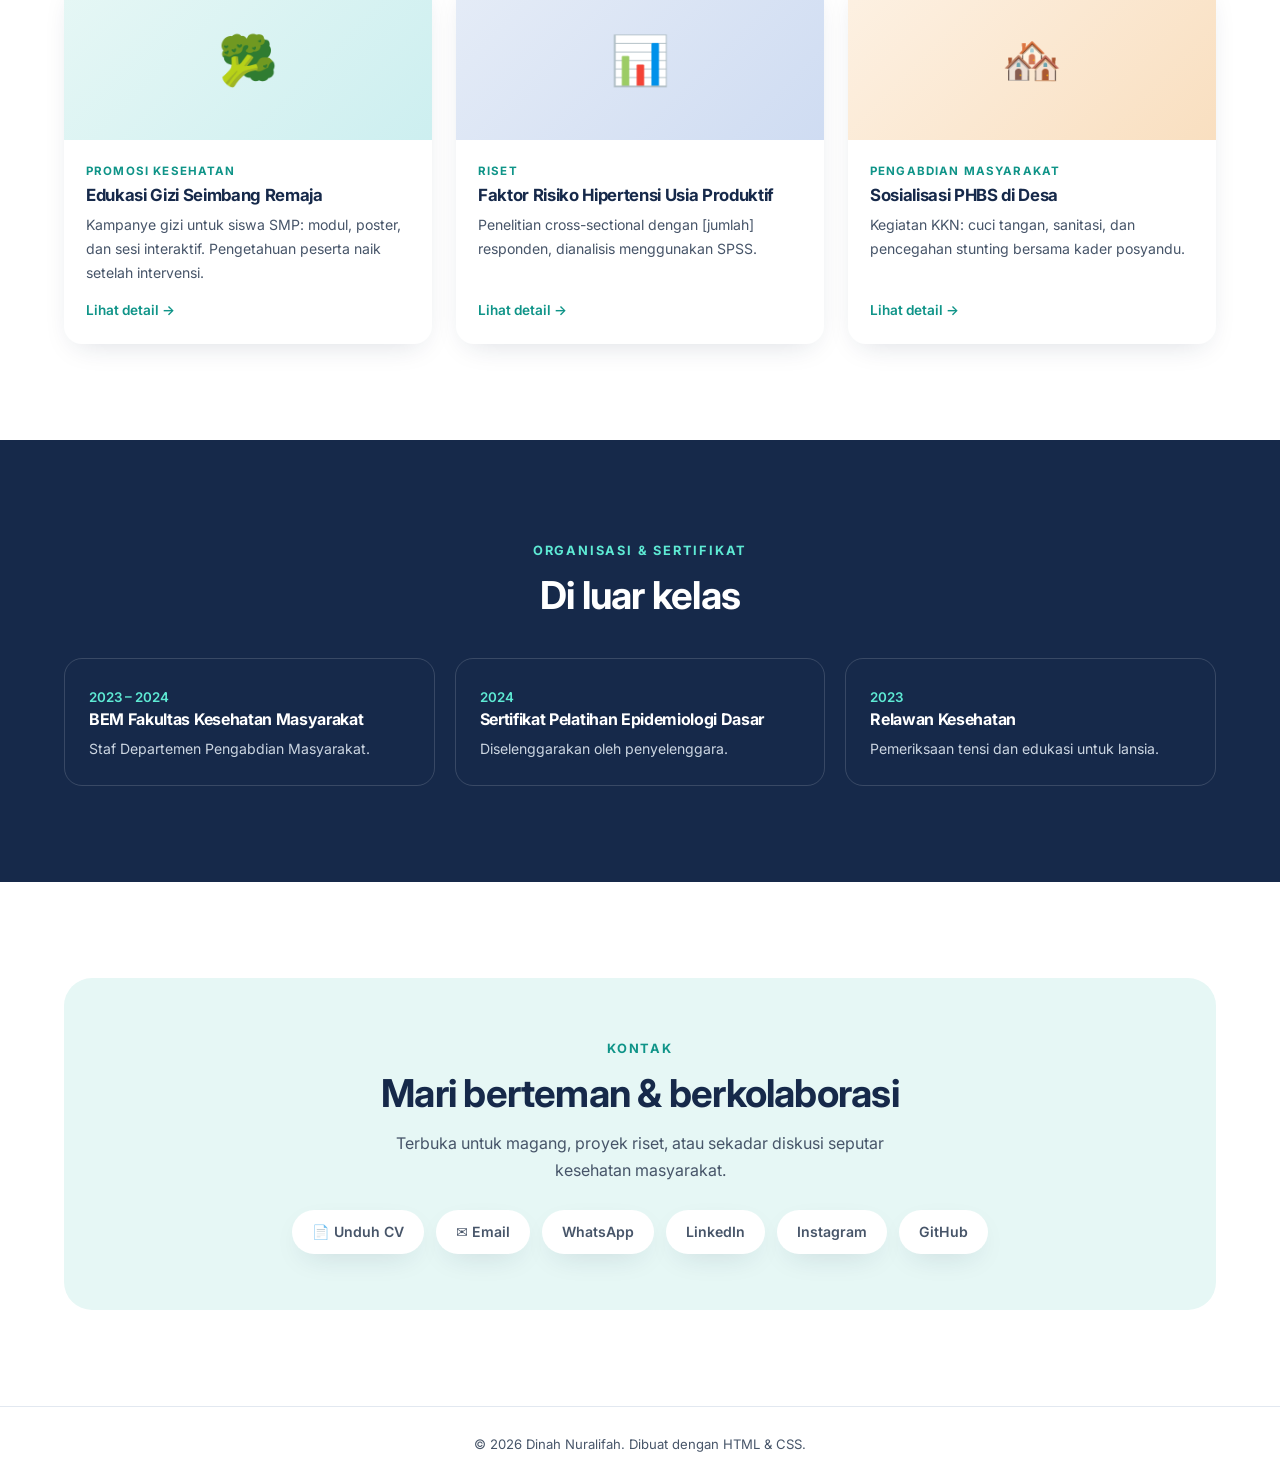
==== commit 4b5d5dfd: "Update index.html" ====
--- a/index.html
+++ b/index.html
@@ -9,15 +9,17 @@
 <link rel="preconnect" href="https://fonts.googleapis.com">
 <link rel="preconnect" href="https://fonts.gstatic.com" crossorigin>
 <link href="https://fonts.googleapis.com/css2?family=Inter:wght@400;500;600;700;800&display=swap" rel="stylesheet">
+<script>try{var t=localStorage.getItem('theme')||(matchMedia('(prefers-color-scheme:dark)').matches?'dark':'light');document.documentElement.dataset.theme=t}catch(e){}</script>
 <link rel="stylesheet" href="style.css">
 </head>
 <body>
+<div id="bar"></div>
+<div class="blobs" aria-hidden="true"><span></span><span></span><span></span></div>
 
 <header>
   <nav class="wrap">
     <a href="#beranda" class="logo">Nama<span> Dinah Nuralifah</span></a>
     <input type="checkbox" id="burger">
-    <label for="burger" class="burger" aria-label="Menu"><span></span><span></span><span></span></label>
     <ul class="links">
       <li><a href="#beranda">Beranda</a></li>
       <li><a href="#tentang">Tentang Saya</a></li>
@@ -26,25 +28,33 @@
       <li><a href="#proyek">Proyek</a></li>
       <li><a href="#kontak">Kontak</a></li>
     </ul>
+    <div class="nav-r">
+      <button class="theme" id="theme" type="button" aria-label="Ganti tema"></button>
+      <label for="burger" class="burger" aria-label="Menu"><span></span><span></span><span></span></label>
+    </div>
   </nav>
 </header>
 
 <!-- BERANDA -->
 <section class="hero" id="beranda">
+  <canvas id="net" aria-hidden="true"></canvas>
+  <div class="floaties" aria-hidden="true"><span>🩺</span><span>💊</span><span>🧬</span><span>🍎</span><span>❤️</span></div>
   <div class="wrap">
     <div>
       <p class="hi">Halo semua 👋 saya</p>
-      <h1>Nama Dinah Nuralifah</h1>
+      <h1>Dinah Nuralifah</h1>
       <p class="role">Mahasiswa <em>Kesehatan Masyarakat</em> &amp; Health Enthusiast</p>
+      <p class="typed-line">Saya tertarik pada <span class="typed" data-words="Promosi Kesehatan|Epidemiologi|Gizi Masyarakat|Analisis Data|Kesehatan Lingkungan">Promosi Kesehatan</span><span class="cursor"></span></p>
       <p class="desc">Percaya bahwa sehat itu hak semua orang, bukan hanya yang punya akses. Saya belajar membaca data, mendengar masyarakat, dan merancang program yang benar-benar dipakai.</p>
       <div class="btns">
         <a href="#kontak" class="btn fill">Hubungi Saya</a>
         <a href="#proyek" class="btn line">Lihat Proyek</a>
+        <a href="cv.pdf" download="cv.pdf" class="btn dl">📄 Unduh CV</a>
       </div>
       <div class="stats">
-        <div><b>3.8</b><small>IPK saat ini</small></div>
-        <div><b>5+</b><small>Proyek &amp; riset</small></div>
-        <div><b>3</b><small>Organisasi</small></div>
+        <div><b data-to="3.8" data-dec="1">3.8</b><small>IPK saat ini</small></div>
+        <div><b data-to="5" data-suf="+">5+</b><small>Proyek &amp; riset</small></div>
+        <div><b data-to="3">3</b><small>Organisasi</small></div>
       </div>
     </div>
     <div class="photo-wrap">
@@ -59,6 +69,10 @@
       </div>
     </div>
   </div>
+  <div class="waves" aria-hidden="true">
+    <svg class="w1" viewBox="0 0 2880 80" preserveAspectRatio="none"><path d="M0,40 C180,0 540,80 720,40 C900,0 1260,80 1440,40 C1620,0 1980,80 2160,40 C2340,0 2700,80 2880,40 V80 H0 Z"/></svg>
+    <svg class="w2" viewBox="0 0 2880 80" preserveAspectRatio="none"><path d="M0,40 C180,0 540,80 720,40 C900,0 1260,80 1440,40 C1620,0 1980,80 2160,40 C2340,0 2700,80 2880,40 V80 H0 Z"/></svg>
+  </div>
 </section>
 
 <!-- TENTANG -->
@@ -67,7 +81,7 @@
     <div>
       <span class="eyebrow">Tentang Saya</span>
       <h2 class="title">Yuk, ngobrol soal kesehatan dari sisi yang lebih luas</h2>
-      <p>Saya mahasiswa S1 Kesehatan Masyarakat semester [7] di [Stikes WDH]. Awalnya saya masuk jurusan ini karena penasaran: kenapa dua orang yang tinggal sekecamatan bisa punya kondisi kesehatan yang jauh berbeda?</p>
+      <p>Saya mahasiswa S1 Kesehatan Masyarakat semester 7 di Stikes WDH. Awalnya saya masuk jurusan ini karena penasaran: kenapa dua orang yang tinggal sekecamatan bisa punya kondisi kesehatan yang jauh berbeda?</p>
       <p>Sejak itu saya senang turun ke lapangan, ikut posyandu, menyusun kuesioner, dan mengolah data. Saat ini saya sedang mendalami [peminatan, mis. Promosi Kesehatan / Epidemiologi / Gizi / K3].</p>
     </div>
     <div class="cards">
@@ -83,7 +97,7 @@
 <section id="keahlian">
   <div class="wrap center">
     <span class="eyebrow">Keahlian</span>
-    <h2 class="title">Rutinitas</h2>
+    <h2 class="title">Yang biasa saya kerjakan</h2>
     <p class="lead">Gabungan ilmu kesehatan, data, dan komunikasi, supaya program tidak berhenti di kertas.</p>
     <div class="skills" style="text-align:left">
       <div class="skill"><div class="ic">📢</div><h3>Promosi Kesehatan</h3><p>Merancang penyuluhan, poster, dan kampanye yang mudah dipahami masyarakat.</p><div class="chips"><span>Canva</span><span>Penyuluhan</span><span>Media sosial</span></div></div>
@@ -99,9 +113,9 @@
     <span class="eyebrow">Perjalanan</span>
     <h2 class="title">Pendidikan &amp; pengalaman</h2>
     <div class="timeline" style="text-align:left">
-      <div class="tl"><time>2023 – Sekarang</time><h3>S1 Kesehatan Masyarakat</h3><small>Universitas [Stikes WDH]</small><p>Peminatan [Epidemiologi / Promkes / dll]. Aktif di kegiatan lapangan dan penelitian dosen.</p></div>
+      <div class="tl"><time>2022 – Sekarang</time><h3>S1 Kesehatan Masyarakat</h3><small>Universitas Stikes WDH</small><p>Peminatan [Epidemiologi / Promkes / dll]. Aktif di kegiatan lapangan dan penelitian dosen.</p></div>
       <div class="tl"><time>Jul – Agu 2025</time><h3>Magang / Praktik Lapangan</h3><small>Puskesmas / Dinas Kesehatan</small><p>Membantu pendataan, penyuluhan PHBS, dan penyusunan laporan program.</p></div>
-      <div class="tl"><time>2019 – 2022</time><h3>SMA [Muhammadiyah 04]</h3><small>Jurusan IPA</small><p>Aktif di IPM dan kegiatan sosial sekolah.</p></div>
+      <div class="tl"><time>2019 – 2022</time><h3>SMA Muhammadiyah 04</h3><small>Jurusan IPA</small><p>Aktif di PMR dan kegiatan sosial sekolah.</p></div>
     </div>
   </div>
 </section>
@@ -127,7 +141,7 @@
     <h2 class="title">Di luar kelas</h2>
     <div class="orgs" style="text-align:left">
       <div><small>2023 – 2024</small><h3>BEM Fakultas Kesehatan Masyarakat</h3><p>Staf Departemen Pengabdian Masyarakat.</p></div>
-      <div><small>2024</small><h3>Sertifikat Pelatihan Epidemiologi Dasar</h3><p>Diselenggarakan oleh Universitas.</p></div>
+      <div><small>2024</small><h3>Sertifikat Pelatihan Epidemiologi Dasar</h3><p>Diselenggarakan oleh penyelenggara.</p></div>
       <div><small>2023</small><h3>Relawan Kesehatan</h3><p>Pemeriksaan tensi dan edukasi untuk lansia.</p></div>
     </div>
   </div>
@@ -141,6 +155,7 @@
       <h2 class="title">Mari berteman &amp; berkolaborasi</h2>
       <p class="lead" style="margin-inline:auto">Terbuka untuk magang, proyek riset, atau sekadar diskusi seputar kesehatan masyarakat.</p>
       <div class="socials">
+        <a href="cv.pdf" download="cv.pdf">📄 Unduh CV</a>
         <a href="mailto:emailkamu@gmail.com">✉️ Email</a>
         <a href="https://wa.me/6281234567890?text=Halo%2C%20saya%20melihat%20portofolio%20kamu" target="_blank" rel="noopener">WhatsApp</a>
         <a href="https://linkedin.com/in/usernamekamu" target="_blank" rel="noopener">LinkedIn</a>
@@ -153,5 +168,6 @@
 
 <footer>© 2026 Dinah Nuralifah. Dibuat dengan HTML &amp; CSS.</footer>
 
+<script src="script.js"></script>
 </body>
 </html>
